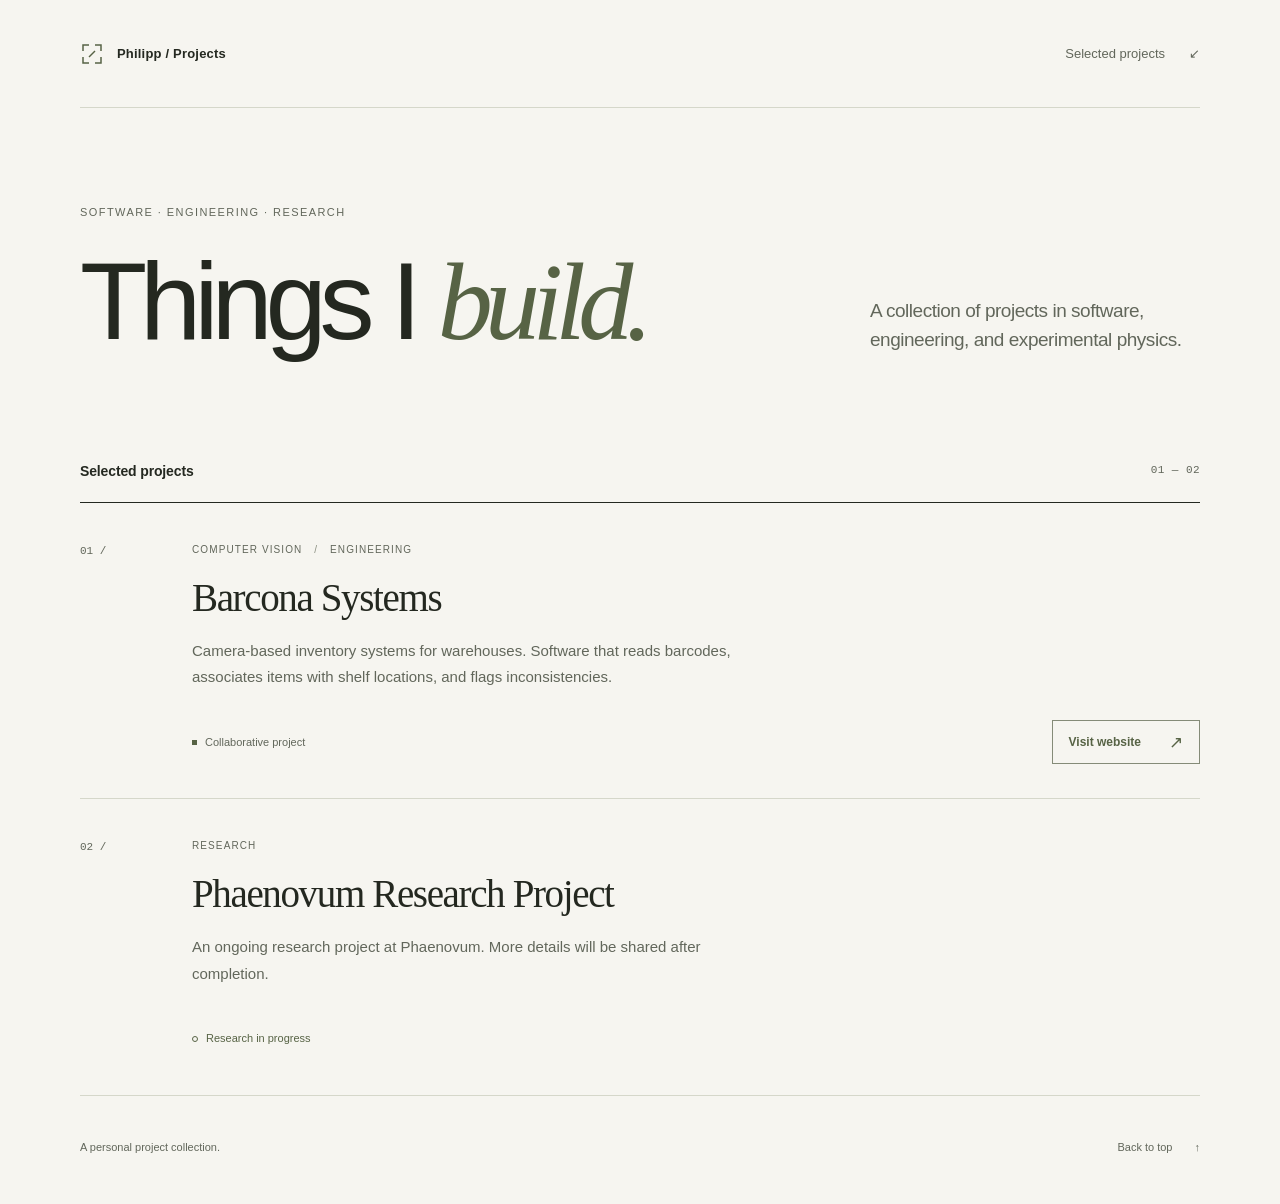
==== index.html @ 02947929 "Publish portfolio website" ====
<!doctype html>
<html lang="en">
<head>
  <meta charset="utf-8">
  <meta name="viewport" content="width=device-width, initial-scale=1">
  <title>Things I build. — Selected projects</title>
  <meta name="description" content="A personal collection of projects in software, engineering, and experimental physics.">
  <meta name="referrer" content="no-referrer">
  <meta name="color-scheme" content="light">
  <meta name="theme-color" content="#f6f5f0">
  <link rel="icon" href="./favicon.svg" type="image/svg+xml">
  <link rel="stylesheet" href="./styles.css">
</head>
<body id="top">
  <a class="skip-link" href="#main">Skip to content</a>

  <header class="site-header page-width">
    <a class="wordmark" href="#top" aria-label="Philipp / Projects, back to top">
      <svg class="collection-mark" viewBox="0 0 24 24" aria-hidden="true" fill="none">
        <path d="M3 9V3h6M15 3h6v6M21 15v6h-6M9 21H3v-6" stroke="currentColor" stroke-width="1.5"/>
        <path d="M9 15l6-6" stroke="currentColor" stroke-width="1.5"/>
      </svg>
      <span>Philipp / Projects</span>
    </a>
    <nav aria-label="Main navigation">
      <a class="nav-link" href="#projects">Selected projects <span aria-hidden="true">↙</span></a>
    </nav>
  </header>

  <main id="main" class="page-width" tabindex="-1">
    <section class="intro" aria-labelledby="intro-title">
      <div class="intro-heading">
        <p class="eyebrow">Software · Engineering · Research</p>
        <h1 id="intro-title">Things I <em>build.</em></h1>
      </div>
      <p class="intro-description">A collection of projects in software, engineering, and experimental physics.</p>
    </section>

    <section id="projects" class="projects" aria-labelledby="projects-title">
      <div class="section-heading">
        <h2 id="projects-title">Selected projects</h2>
        <span class="index-range" aria-hidden="true">01 — 02</span>
      </div>

      <!-- PROJECT CONTENT: Edit project titles, descriptions, statuses and links here.
           Keep each project as an article. Add links only when their destination is public
           and approved for publication. -->
      <div class="project-list">
        <article class="project" id="barcona" aria-labelledby="barcona-title">
          <span class="project-number" aria-hidden="true">01 /</span>
          <div class="project-content">
            <p class="project-category">Computer vision <span aria-hidden="true">/</span> Engineering</p>
            <h3 id="barcona-title">Barcona Systems</h3>
            <p class="project-description">Camera-based inventory systems for warehouses. Software that reads barcodes, associates items with shelf locations, and flags inconsistencies.</p>
            <div class="project-bottom">
              <span class="project-status"><span class="status-symbol status-symbol--square" aria-hidden="true"></span>Collaborative project</span>
              <a class="project-link" href="https://thegreatwave21.github.io/barcona-systems/" rel="external noreferrer">Visit website <span class="link-arrow" aria-hidden="true">↗</span></a>
            </div>
          </div>
        </article>

        <article class="project" id="phaenovum" aria-labelledby="phaenovum-title">
          <span class="project-number" aria-hidden="true">02 /</span>
          <div class="project-content">
            <p class="project-category">Research</p>
            <h3 id="phaenovum-title">Phaenovum<br class="mobile-break"> Research Project</h3>
            <p class="project-description">An ongoing research project at Phaenovum. More details will be shared after completion.</p>
            <div class="project-bottom">
              <span class="project-status project-status--ongoing"><span class="status-symbol" aria-hidden="true"></span>Research in progress</span>
            </div>
          </div>
        </article>
      </div>
      <!-- END PROJECT CONTENT -->
    </section>
  </main>

  <footer class="site-footer page-width">
    <p>A personal project collection.</p>
    <a class="back-top" href="#top">Back to top <span aria-hidden="true">↑</span></a>
  </footer>
</body>
</html>
---- styles.css ----
/* The site uses local system fonts and needs no JavaScript or build step. */
:root {
  --paper: #f6f5f0;
  --ink: #242820;
  --muted: #62675b;
  --accent: #576345;
  --line: #d5d7ca;
  --hover: #efefe6;
  --sans: -apple-system, BlinkMacSystemFont, "Segoe UI", sans-serif;
  --serif: "Iowan Old Style", "Palatino Linotype", "Book Antiqua", Georgia, serif;
  --mono: "SFMono-Regular", Consolas, "Liberation Mono", monospace;
}

*, *::before, *::after { box-sizing: border-box; }
html { scroll-behavior: smooth; scroll-padding-top: 2rem; }
body { margin: 0; color: var(--ink); background: var(--paper); font-family: var(--sans); -webkit-font-smoothing: antialiased; }
::selection { color: var(--ink); background: #dce2cd; }
a { color: inherit; text-decoration: none; }
p, h1, h2, h3 { margin: 0; }
a:focus-visible { outline: 2px solid var(--accent); outline-offset: 6px; border-radius: 1px; }
.page-width { width: min(100% - 112px, 1120px); margin-inline: auto; }
.skip-link { position: fixed; top: 16px; left: 16px; z-index: 10; padding: 12px 18px; background: var(--ink); color: var(--paper); transform: translateY(-160%); }
.skip-link:focus { transform: translateY(0); }
.site-header { display: flex; align-items: center; justify-content: space-between; gap: 24px; min-height: 108px; border-bottom: 1px solid var(--line); }
.wordmark { display: inline-flex; align-items: center; gap: 13px; min-height: 44px; font-size: 13px; font-weight: 550; letter-spacing: .015em; }
.collection-mark { width: 24px; height: 24px; color: var(--accent); flex: none; }
.nav-link { display: inline-flex; align-items: center; gap: 24px; min-height: 44px; color: var(--muted); font-size: 13px; transition: color 180ms ease; }
.nav-link:hover, .back-top:hover { color: var(--accent); text-decoration: underline; text-underline-offset: 5px; }
.intro { display: grid; grid-template-columns: 1fr; align-items: end; gap: 36px; padding-block: 76px 78px; }
.eyebrow { margin-bottom: 20px; color: var(--muted); font-size: 11px; line-height: 1.6; letter-spacing: .13em; text-transform: uppercase; }
h1 { font-size: clamp(68px, 8.6vw, 118px); font-weight: 440; line-height: 1.08; letter-spacing: -.065em; }
h1 em { color: var(--accent); font-family: var(--serif); font-weight: 400; letter-spacing: -.07em; }
.intro-description { max-width: 450px; margin-left: auto; font-size: 21px; line-height: 1.55; letter-spacing: -.025em; color: var(--muted); }
.projects { scroll-margin-top: 26px; }
.section-heading { display: flex; justify-content: space-between; align-items: center; gap: 20px; padding-block: 0 22px; border-bottom: 1px solid var(--ink); }
.section-heading h2 { font-size: 14px; font-weight: 550; letter-spacing: -.01em; }
.index-range, .project-number { font-family: var(--mono); font-size: 11px; line-height: 1.7; color: var(--muted); }
.index-range { letter-spacing: .04em; }
.project { display: grid; grid-template-columns: 100px minmax(0, 1fr); gap: 12px; padding: 38px 0 34px; border-bottom: 1px solid var(--line); }
.project-number { padding-top: 1px; }
.project-category { margin-bottom: 17px; color: var(--muted); font-size: 10px; line-height: 1.7; letter-spacing: .11em; text-transform: uppercase; }
.project-category span { padding-inline: 8px; color: #8a8f80; }
h3 { font-family: var(--serif); font-size: clamp(28px, 3.1vw, 39px); font-weight: 400; line-height: 1.2; letter-spacing: -.035em; }
.project-description { max-width: 560px; margin-top: 16px; color: var(--muted); font-size: 15px; line-height: 1.75; }
.project-bottom { display: flex; justify-content: space-between; align-items: center; gap: 24px; margin-top: 30px; min-height: 44px; }
.project-status { display: inline-flex; align-items: center; gap: 8px; color: var(--muted); font-size: 11px; line-height: 1.6; }
.status-symbol { display: block; width: 6px; height: 6px; border: 1px solid var(--accent); border-radius: 50%; flex: none; }
.status-symbol--square { border-radius: 0; background: var(--accent); width: 5px; height: 5px; }
.project-status--ongoing { color: var(--accent); }
.project-link { display: inline-flex; justify-content: space-between; align-items: center; gap: 28px; min-height: 44px; padding: 11px 16px; border: 1px solid #858b78; color: var(--accent); font-size: 12px; font-weight: 550; transition: background 180ms ease, border-color 180ms ease; }
.project-link:hover { background: var(--hover); border-color: var(--accent); }
.link-arrow { font-size: 17px; line-height: 1; transition: transform 180ms ease; }
.project-link:hover .link-arrow { transform: translate(2px, -2px); }
.project-note { color: var(--muted); font-size: 12px; line-height: 1.6; }
.mobile-break { display: none; }
.site-footer { display: flex; justify-content: space-between; align-items: center; gap: 24px; padding-block: 30px 34px; color: var(--muted); font-size: 11px; line-height: 1.6; }
.back-top { display: inline-flex; align-items: center; gap: 22px; min-height: 44px; }

@media (min-width: 1280px) {
  .intro { grid-template-columns: minmax(0, 1.75fr) minmax(0, 1fr); gap: 52px; padding-block: 96px 100px; }
  h1 { max-width: 660px; }
  .intro-description { max-width: 330px; padding-bottom: 7px; font-size: 19px; }
}

@media (max-width: 760px) {
  .page-width { width: calc(100% - 56px); }
  .site-header { min-height: 88px; }
  .intro { gap: 28px; padding-block: 58px 58px; }
  h1 { font-size: clamp(60px, 11.7vw, 88px); }
  .intro-description { max-width: 390px; margin-left: 0; font-size: 19px; }
  .project { grid-template-columns: 42px minmax(0, 1fr); gap: 10px; padding-block: 30px; }
  .project-description { font-size: 14px; }
  .project-bottom { align-items: flex-start; flex-direction: column; gap: 17px; margin-top: 23px; }
  .project-status { min-height: 18px; }
  .project-note { padding-block: 4px; }
}

@media (max-width: 420px) {
  .page-width { width: calc(100% - 40px); }
  .wordmark { gap: 8px; font-size: 11px; }
  .collection-mark { width: 20px; height: 20px; }
  .nav-link { gap: 8px; font-size: 11px; }
  .site-header { gap: 10px; }
  .intro { padding-block: 44px 48px; gap: 24px; }
  h1 { font-size: clamp(48px, 12.5vw, 60px); }
  .eyebrow { font-size: 10px; margin-bottom: 16px; }
  .intro-description { font-size: 17px; max-width: 300px; }
  .project { grid-template-columns: 28px minmax(0, 1fr); gap: 8px; }
  .project-category { font-size: 9px; letter-spacing: .07em; }
  .project-category span { padding-inline: 3px; }
  h3 { font-size: 29px; }
  .mobile-break { display: block; }
  .site-footer { gap: 16px; font-size: 10px; }
  .back-top { gap: 8px; white-space: nowrap; }
}

@media (prefers-reduced-motion: reduce) {
  html { scroll-behavior: auto; }
  *, *::before, *::after { transition: none !important; animation: none !important; }
}
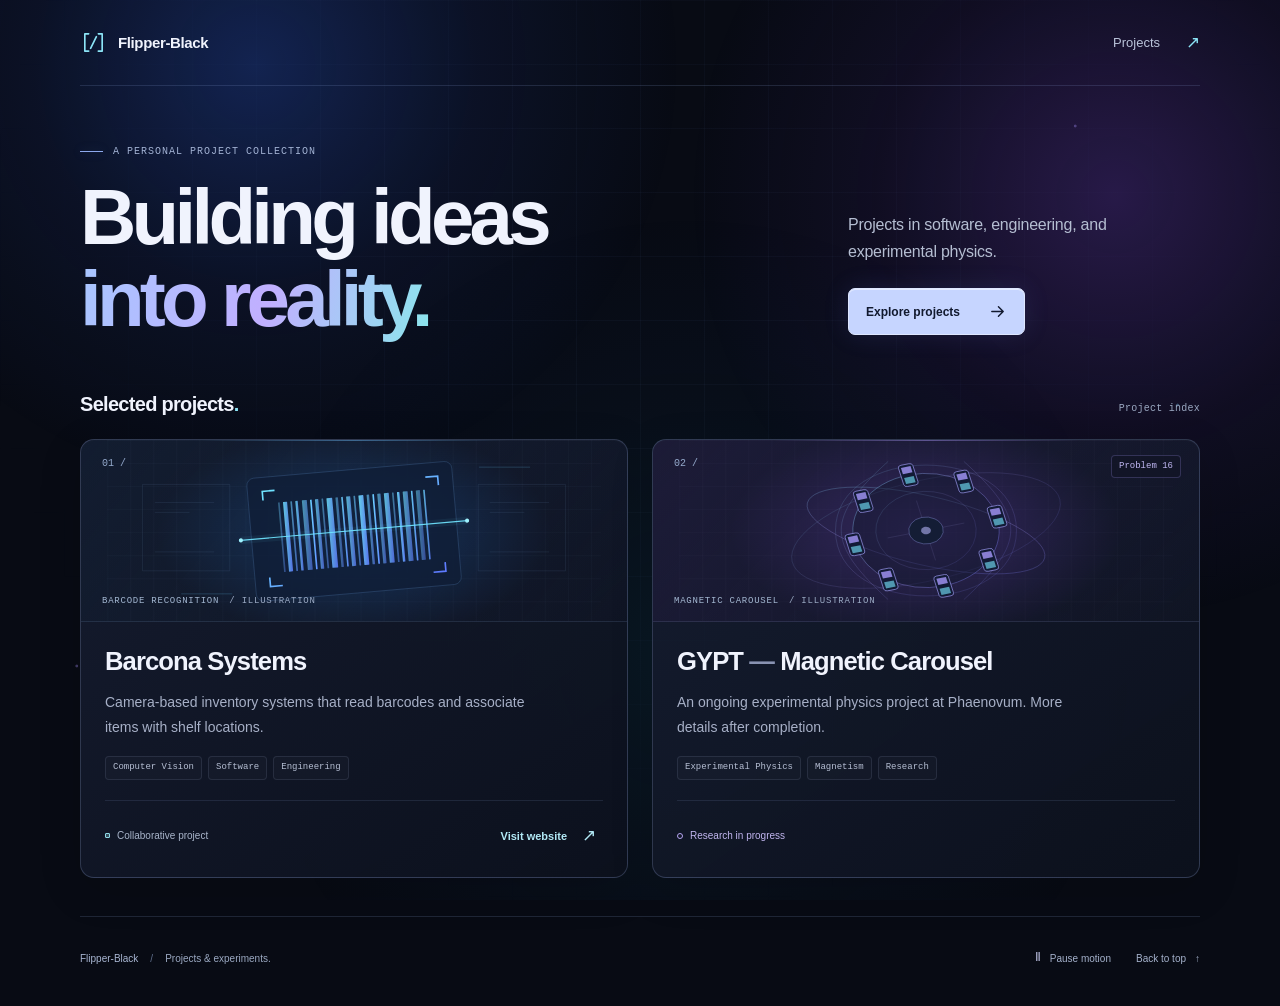
==== commit 7c90f760: "Redesign portfolio with ambient light and cards Use only Flipper-Black as the website identity. Add " ====
--- a/index.html
+++ b/index.html
@@ -1,72 +1,131 @@
 <!doctype html>
-<html lang="en">
+<html lang="en" data-motion="active">
 <head>
   <meta charset="utf-8">
   <meta name="viewport" content="width=device-width, initial-scale=1">
-  <title>Things I build. — Selected projects</title>
-  <meta name="description" content="A personal collection of projects in software, engineering, and experimental physics.">
+  <title>Flipper-Black — Projects</title>
+  <meta name="description" content="Projects in software, engineering, and experimental physics by Flipper-Black.">
   <meta name="referrer" content="no-referrer">
-  <meta name="color-scheme" content="light">
-  <meta name="theme-color" content="#f6f5f0">
+  <meta name="color-scheme" content="dark">
+  <meta name="theme-color" content="#080b14">
   <link rel="icon" href="./favicon.svg" type="image/svg+xml">
   <link rel="stylesheet" href="./styles.css">
+  <script src="./interactions.js" defer></script>
 </head>
 <body id="top">
   <a class="skip-link" href="#main">Skip to content</a>
+  <div class="ambient" aria-hidden="true">
+    <div class="light light--blue"></div>
+    <div class="light light--violet"></div>
+    <div class="light light--cyan"></div>
+    <div class="ambient-grid"></div>
+    <div class="ambient-points"></div>
+  </div>
 
   <header class="site-header page-width">
-    <a class="wordmark" href="#top" aria-label="Philipp / Projects, back to top">
-      <svg class="collection-mark" viewBox="0 0 24 24" aria-hidden="true" fill="none">
-        <path d="M3 9V3h6M15 3h6v6M21 15v6h-6M9 21H3v-6" stroke="currentColor" stroke-width="1.5"/>
-        <path d="M9 15l6-6" stroke="currentColor" stroke-width="1.5"/>
-      </svg>
-      <span>Philipp / Projects</span>
+    <a class="wordmark" href="#top" aria-label="Flipper-Black, back to top">
+      <svg viewBox="0 0 28 28" fill="none" aria-hidden="true" class="brand-mark"><path d="M9 5H5v18h4m10-18h4v18h-4M17 8l-6 12" stroke="currentColor" stroke-width="1.7" stroke-linecap="round" stroke-linejoin="round"/></svg>
+      <span>Flipper-Black</span>
     </a>
     <nav aria-label="Main navigation">
-      <a class="nav-link" href="#projects">Selected projects <span aria-hidden="true">↙</span></a>
+      <a class="nav-link" href="#projects">Projects <span aria-hidden="true">↗</span></a>
     </nav>
   </header>
 
   <main id="main" class="page-width" tabindex="-1">
-    <section class="intro" aria-labelledby="intro-title">
-      <div class="intro-heading">
-        <p class="eyebrow">Software · Engineering · Research</p>
-        <h1 id="intro-title">Things I <em>build.</em></h1>
+    <section class="hero" aria-labelledby="hero-title">
+      <div class="hero-heading">
+        <p class="eyebrow"><span class="eyebrow-line" aria-hidden="true"></span>A personal project collection</p>
+        <h1 id="hero-title">Building ideas<br><span>into reality.</span></h1>
       </div>
-      <p class="intro-description">A collection of projects in software, engineering, and experimental physics.</p>
+      <div class="hero-aside">
+        <p class="hero-description">Projects in software, engineering, and experimental physics.</p>
+        <a class="explore-link" href="#projects">Explore projects <svg aria-hidden="true" viewBox="0 0 20 20" fill="none"><path d="M4 10h12m-5-5 5 5-5 5" stroke="currentColor" stroke-width="1.5" stroke-linecap="round" stroke-linejoin="round"/></svg></a>
+      </div>
     </section>
 
     <section id="projects" class="projects" aria-labelledby="projects-title">
-      <div class="section-heading">
-        <h2 id="projects-title">Selected projects</h2>
-        <span class="index-range" aria-hidden="true">01 — 02</span>
+      <div class="section-heading" data-reveal>
+        <h2 id="projects-title">Selected projects<span aria-hidden="true">.</span></h2>
+        <span class="section-caption">Project index</span>
       </div>
-
-      <!-- PROJECT CONTENT: Edit project titles, descriptions, statuses and links here.
-           Keep each project as an article. Add links only when their destination is public
-           and approved for publication. -->
-      <div class="project-list">
-        <article class="project" id="barcona" aria-labelledby="barcona-title">
-          <span class="project-number" aria-hidden="true">01 /</span>
-          <div class="project-content">
-            <p class="project-category">Computer vision <span aria-hidden="true">/</span> Engineering</p>
+      <!-- PROJECT CONTENT: Each article is the single source for its title, description,
+           tags, status and public link. Inline SVG graphics are abstract illustrations. -->
+      <div class="project-grid">
+        <article class="project-card project-card--scan" id="barcona" aria-labelledby="barcona-title" data-reveal>
+          <figure class="project-visual">
+            <span class="art-index" aria-hidden="true">01 /</span>
+            <svg viewBox="0 0 600 220" aria-hidden="true" focusable="false" class="project-art">
+  <defs>
+    <linearGradient id="scan-edge" x1="0" x2="1" y1="0" y2="1"><stop stop-color="#6fe5ff"/><stop offset="1" stop-color="#5e7aff"/></linearGradient>
+    <radialGradient id="scan-halo"><stop stop-color="#247bde" stop-opacity=".3"/><stop offset="1" stop-color="#247bde" stop-opacity="0"/></radialGradient>
+    <pattern id="scan-grid" width="28" height="28" patternUnits="userSpaceOnUse"><path d="M28 0H0V28" fill="none" stroke="#aac7ff" stroke-opacity=".09" stroke-width=".6"/></pattern>
+  </defs>
+  <path fill="url(#scan-grid)" d="M0 0h600v220H0z"/>
+  <ellipse cx="300" cy="113" rx="240" ry="130" fill="url(#scan-halo)"/>
+  <g fill="none" stroke="#7493c0" stroke-opacity=".14"><path d="M43 54h106v105H43zM451 54h106v105H451z"/><path d="M58 76h72m-72 12h42m-42 48h72m335-60h72m-72 12h42m-42 48h72"/></g>
+  <g transform="rotate(-5 300 110)">
+    <rect x="175" y="36" width="250" height="150" rx="9" fill="#101d36" fill-opacity=".8" stroke="#6ea7e5" stroke-opacity=".24"/>
+    <path d="M193 64V53h15m184 0h15v11M193 158v11h15m184 0h15v-11" fill="none" stroke="url(#scan-edge)" stroke-width="2"/>
+    <g fill="url(#scan-edge)"><rect x="211" y="68" width="2" height="85" rx=".5" opacity="0.4"/><rect x="217" y="68" width="5" height="85" rx=".5" opacity="0.85"/><rect x="226" y="68" width="2" height="85" rx=".5" opacity="0.6"/><rect x="232" y="68" width="3" height="85" rx=".5" opacity="0.8"/><rect x="240" y="68" width="6" height="85" rx=".5" opacity="0.6"/><rect x="250" y="68" width="2" height="85" rx=".5" opacity="1"/><rect x="256" y="68" width="4" height="85" rx=".5" opacity="0.7"/><rect x="264" y="68" width="2" height="85" rx=".5" opacity="0.5"/><rect x="270" y="68" width="7" height="85" rx=".5" opacity="0.85"/><rect x="281" y="68" width="3" height="85" rx=".5" opacity="0.5"/><rect x="288" y="68" width="2" height="85" rx=".5" opacity="0.9"/><rect x="294" y="68" width="5" height="85" rx=".5" opacity="0.75"/><rect x="303" y="68" width="2" height="85" rx=".5" opacity="0.6"/><rect x="309" y="68" width="6" height="85" rx=".5" opacity="0.9"/><rect x="319" y="68" width="3" height="85" rx=".5" opacity="0.6"/><rect x="326" y="68" width="2" height="85" rx=".5" opacity="1"/><rect x="332" y="68" width="4" height="85" rx=".5" opacity="0.6"/><rect x="340" y="68" width="6" height="85" rx=".5" opacity="0.8"/><rect x="350" y="68" width="2" height="85" rx=".5" opacity="0.5"/><rect x="356" y="68" width="3" height="85" rx=".5" opacity="0.9"/><rect x="363" y="68" width="6" height="85" rx=".5" opacity="0.65"/><rect x="373" y="68" width="2" height="85" rx=".5" opacity="0.9"/><rect x="379" y="68" width="5" height="85" rx=".5" opacity="0.5"/><rect x="388" y="68" width="2" height="85" rx=".5" opacity="0.8"/></g>
+    <path d="M162 110h276" stroke="#6fe5ff" stroke-width="9" opacity=".06"/>
+    <path d="M162 110h276" stroke="#6fe5ff" stroke-width="1.4" opacity=".92"/>
+    <circle cx="162" cy="110" r="2.5" fill="#a0f2ff"/><circle cx="438" cy="110" r="2.5" fill="#a0f2ff"/>
+  </g>
+  <path d="M90 187h62m300-154h62" stroke="#69c9f9" stroke-opacity=".25"/>
+</svg>
+            <figcaption>Barcode recognition <span>/ Illustration</span></figcaption>
+          </figure>
+          <div class="project-body">
             <h3 id="barcona-title">Barcona Systems</h3>
-            <p class="project-description">Camera-based inventory systems for warehouses. Software that reads barcodes, associates items with shelf locations, and flags inconsistencies.</p>
+            <p class="project-description">Camera-based inventory systems that read barcodes and associate items with shelf locations.</p>
+            <ul class="project-tags" aria-label="Project topics">
+              <li>Computer Vision</li><li>Software</li><li>Engineering</li>
+            </ul>
             <div class="project-bottom">
-              <span class="project-status"><span class="status-symbol status-symbol--square" aria-hidden="true"></span>Collaborative project</span>
-              <a class="project-link" href="https://thegreatwave21.github.io/barcona-systems/" rel="external noreferrer">Visit website <span class="link-arrow" aria-hidden="true">↗</span></a>
+              <p class="project-status"><span class="status-mark status-mark--square" aria-hidden="true"></span>Collaborative project</p>
+              <a class="project-link" href="https://thegreatwave21.github.io/barcona-systems/" rel="external noreferrer">Visit website <span aria-hidden="true">↗</span></a>
             </div>
           </div>
         </article>
 
-        <article class="project" id="phaenovum" aria-labelledby="phaenovum-title">
-          <span class="project-number" aria-hidden="true">02 /</span>
-          <div class="project-content">
-            <p class="project-category">Research</p>
-            <h3 id="phaenovum-title">Phaenovum<br class="mobile-break"> Research Project</h3>
-            <p class="project-description">An ongoing research project at Phaenovum. More details will be shared after completion.</p>
+        <article class="project-card project-card--field" id="magnetic-carousel" aria-labelledby="magnetic-title" data-reveal>
+          <figure class="project-visual">
+            <span class="art-index" aria-hidden="true">02 /</span>
+            <span class="problem-label">Problem 16</span>
+            <svg viewBox="0 0 600 220" aria-hidden="true" focusable="false" class="project-art">
+  <defs>
+    <linearGradient id="field-edge" x1="0" y1="0" x2="1" y2="1"><stop stop-color="#70d9f0"/><stop offset=".48" stop-color="#a99bff"/><stop offset="1" stop-color="#707aff"/></linearGradient>
+    <radialGradient id="field-halo"><stop stop-color="#7b4ad0" stop-opacity=".3"/><stop offset="1" stop-color="#7b4ad0" stop-opacity="0"/></radialGradient>
+    <pattern id="field-grid" width="28" height="28" patternUnits="userSpaceOnUse"><path d="M28 0H0V28" fill="none" stroke="#b8b0ff" stroke-opacity=".08" stroke-width=".6"/></pattern>
+  </defs>
+  <path d="M0 0h600v220H0z" fill="url(#field-grid)"/>
+  <ellipse cx="300" cy="110" rx="238" ry="129" fill="url(#field-halo)"/>
+  <g fill="none" stroke="url(#field-edge)">
+    <ellipse cx="300" cy="110" rx="167" ry="61" stroke-opacity=".14" transform="rotate(-13 300 110)"/>
+    <ellipse cx="300" cy="110" rx="148" ry="42" stroke-opacity=".28" transform="rotate(13 300 110)"/>
+    <path d="M190 110c0-106 220-106 220 0s-220 106-220 0Z" stroke-opacity=".19"/>
+    <path d="M254 26c-76 69-76 98 0 168m92-168c76 69 76 98 0 168" stroke-opacity=".2"/>
+  </g>
+  <g transform="translate(300 110) scale(1 .78) rotate(-14)">
+    <circle r="89" fill="#11172c" fill-opacity=".45" stroke="url(#field-edge)" stroke-opacity=".44"/>
+    <circle r="61" fill="none" stroke="url(#field-edge)" stroke-opacity=".16"/>
+    <path d="M-48 0h96M0-48v96" stroke="#b9b3ff" stroke-opacity=".14"/>
+    <circle r="21" fill="#141d35" stroke="#8d94e2" stroke-opacity=".5"/>
+    <circle r="6" fill="#b1b0f3" fill-opacity=".6"/>
+    <g transform="rotate(0) translate(89 0) rotate(0)"><rect x="-9" y="-17" width="18" height="34" rx="4" fill="#121a35" stroke="#a9a4ff" stroke-opacity=".8"/><path d="M-6-13h12v10H-6z" fill="#a99bff" fill-opacity=".78"/><path d="M-6 3H6v10H-6z" fill="#70d9f0" fill-opacity=".66"/></g><g transform="rotate(45) translate(89 0) rotate(-45)"><rect x="-9" y="-17" width="18" height="34" rx="4" fill="#121a35" stroke="#a9a4ff" stroke-opacity=".8"/><path d="M-6-13h12v10H-6z" fill="#a99bff" fill-opacity=".78"/><path d="M-6 3H6v10H-6z" fill="#70d9f0" fill-opacity=".66"/></g><g transform="rotate(90) translate(89 0) rotate(-90)"><rect x="-9" y="-17" width="18" height="34" rx="4" fill="#121a35" stroke="#a9a4ff" stroke-opacity=".8"/><path d="M-6-13h12v10H-6z" fill="#a99bff" fill-opacity=".78"/><path d="M-6 3H6v10H-6z" fill="#70d9f0" fill-opacity=".66"/></g><g transform="rotate(135) translate(89 0) rotate(-135)"><rect x="-9" y="-17" width="18" height="34" rx="4" fill="#121a35" stroke="#a9a4ff" stroke-opacity=".8"/><path d="M-6-13h12v10H-6z" fill="#a99bff" fill-opacity=".78"/><path d="M-6 3H6v10H-6z" fill="#70d9f0" fill-opacity=".66"/></g><g transform="rotate(180) translate(89 0) rotate(-180)"><rect x="-9" y="-17" width="18" height="34" rx="4" fill="#121a35" stroke="#a9a4ff" stroke-opacity=".8"/><path d="M-6-13h12v10H-6z" fill="#a99bff" fill-opacity=".78"/><path d="M-6 3H6v10H-6z" fill="#70d9f0" fill-opacity=".66"/></g><g transform="rotate(225) translate(89 0) rotate(-225)"><rect x="-9" y="-17" width="18" height="34" rx="4" fill="#121a35" stroke="#a9a4ff" stroke-opacity=".8"/><path d="M-6-13h12v10H-6z" fill="#a99bff" fill-opacity=".78"/><path d="M-6 3H6v10H-6z" fill="#70d9f0" fill-opacity=".66"/></g><g transform="rotate(270) translate(89 0) rotate(-270)"><rect x="-9" y="-17" width="18" height="34" rx="4" fill="#121a35" stroke="#a9a4ff" stroke-opacity=".8"/><path d="M-6-13h12v10H-6z" fill="#a99bff" fill-opacity=".78"/><path d="M-6 3H6v10H-6z" fill="#70d9f0" fill-opacity=".66"/></g><g transform="rotate(315) translate(89 0) rotate(-315)"><rect x="-9" y="-17" width="18" height="34" rx="4" fill="#121a35" stroke="#a9a4ff" stroke-opacity=".8"/><path d="M-6-13h12v10H-6z" fill="#a99bff" fill-opacity=".78"/><path d="M-6 3H6v10H-6z" fill="#70d9f0" fill-opacity=".66"/></g>
+  </g>
+</svg>
+            <figcaption>Magnetic carousel <span>/ Illustration</span></figcaption>
+          </figure>
+          <div class="project-body">
+            <h3 id="magnetic-title">GYPT <span class="title-dash">—</span> Magnetic Carousel</h3>
+            <p class="project-description">An ongoing experimental physics project at Phaenovum. More details after completion.</p>
+            <ul class="project-tags" aria-label="Project topics">
+              <li>Experimental Physics</li><li>Magnetism</li><li>Research</li>
+            </ul>
             <div class="project-bottom">
-              <span class="project-status project-status--ongoing"><span class="status-symbol" aria-hidden="true"></span>Research in progress</span>
+              <p class="project-status project-status--research"><span class="status-mark" aria-hidden="true"></span>Research in progress</p>
             </div>
           </div>
         </article>
@@ -76,8 +135,11 @@
   </main>
 
   <footer class="site-footer page-width">
-    <p>A personal project collection.</p>
-    <a class="back-top" href="#top">Back to top <span aria-hidden="true">↑</span></a>
+    <p><span class="footer-name">Flipper-Black</span><span class="footer-divider" aria-hidden="true">/</span>Projects &amp; experiments.</p>
+    <div class="footer-actions">
+      <button class="motion-toggle" type="button" aria-pressed="false" hidden><span class="motion-icon" aria-hidden="true">Ⅱ</span><span class="motion-label">Pause motion</span></button>
+      <a class="back-top" href="#top">Back to top <span aria-hidden="true">↑</span></a>
+    </div>
   </footer>
 </body>
 </html>
--- a/styles.css
+++ b/styles.css
@@ -1,100 +1,178 @@
-/* The site uses local system fonts and needs no JavaScript or build step. */
+/* Local system fonts; all artwork and lighting are self-contained. */
 :root {
-  --paper: #f6f5f0;
-  --ink: #242820;
-  --muted: #62675b;
-  --accent: #576345;
-  --line: #d5d7ca;
-  --hover: #efefe6;
+  --page: #080b14;
+  --text: #f0f3fd;
+  --muted: #a7b0c7;
+  --quiet: #9ba9c2;
+  --cyan: #8ce5f7;
+  --violet: #bbb1ff;
+  --line: rgba(158, 181, 233, .16);
   --sans: -apple-system, BlinkMacSystemFont, "Segoe UI", sans-serif;
-  --serif: "Iowan Old Style", "Palatino Linotype", "Book Antiqua", Georgia, serif;
   --mono: "SFMono-Regular", Consolas, "Liberation Mono", monospace;
 }
+*, *::before, *::after { box-sizing: border-box; }
+html { scroll-behavior: smooth; scroll-padding-top: 28px; }
+body { margin: 0; color: var(--text); background: var(--page); font-family: var(--sans); -webkit-font-smoothing: antialiased; isolation: isolate; }
+a { color: inherit; text-decoration: none; }
+button { font: inherit; }
+p, h1, h2, h3, figure { margin: 0; }
+[hidden] { display: none !important; }
+::selection { background: #3a4979; color: #fff; }
+a:focus-visible, button:focus-visible { outline: 2px solid #9eeeff; outline-offset: 5px; border-radius: 4px; }
+.page-width { width: min(calc(100% - 96px), 1120px); margin-inline: auto; }
+.skip-link { position: fixed; top: 16px; left: 16px; z-index: 10; padding: 13px 18px; color: #080b14; background: #a9ecfa; transform: translateY(-180%); }
+.skip-link:focus { transform: none; }
 
-*, *::before, *::after { box-sizing: border-box; }
-html { scroll-behavior: smooth; scroll-padding-top: 2rem; }
-body { margin: 0; color: var(--ink); background: var(--paper); font-family: var(--sans); -webkit-font-smoothing: antialiased; }
-::selection { color: var(--ink); background: #dce2cd; }
-a { color: inherit; text-decoration: none; }
-p, h1, h2, h3 { margin: 0; }
-a:focus-visible { outline: 2px solid var(--accent); outline-offset: 6px; border-radius: 1px; }
-.page-width { width: min(100% - 112px, 1120px); margin-inline: auto; }
-.skip-link { position: fixed; top: 16px; left: 16px; z-index: 10; padding: 12px 18px; background: var(--ink); color: var(--paper); transform: translateY(-160%); }
-.skip-link:focus { transform: translateY(0); }
-.site-header { display: flex; align-items: center; justify-content: space-between; gap: 24px; min-height: 108px; border-bottom: 1px solid var(--line); }
-.wordmark { display: inline-flex; align-items: center; gap: 13px; min-height: 44px; font-size: 13px; font-weight: 550; letter-spacing: .015em; }
-.collection-mark { width: 24px; height: 24px; color: var(--accent); flex: none; }
-.nav-link { display: inline-flex; align-items: center; gap: 24px; min-height: 44px; color: var(--muted); font-size: 13px; transition: color 180ms ease; }
-.nav-link:hover, .back-top:hover { color: var(--accent); text-decoration: underline; text-underline-offset: 5px; }
-.intro { display: grid; grid-template-columns: 1fr; align-items: end; gap: 36px; padding-block: 76px 78px; }
-.eyebrow { margin-bottom: 20px; color: var(--muted); font-size: 11px; line-height: 1.6; letter-spacing: .13em; text-transform: uppercase; }
-h1 { font-size: clamp(68px, 8.6vw, 118px); font-weight: 440; line-height: 1.08; letter-spacing: -.065em; }
-h1 em { color: var(--accent); font-family: var(--serif); font-weight: 400; letter-spacing: -.07em; }
-.intro-description { max-width: 450px; margin-left: auto; font-size: 21px; line-height: 1.55; letter-spacing: -.025em; color: var(--muted); }
-.projects { scroll-margin-top: 26px; }
-.section-heading { display: flex; justify-content: space-between; align-items: center; gap: 20px; padding-block: 0 22px; border-bottom: 1px solid var(--ink); }
-.section-heading h2 { font-size: 14px; font-weight: 550; letter-spacing: -.01em; }
-.index-range, .project-number { font-family: var(--mono); font-size: 11px; line-height: 1.7; color: var(--muted); }
-.index-range { letter-spacing: .04em; }
-.project { display: grid; grid-template-columns: 100px minmax(0, 1fr); gap: 12px; padding: 38px 0 34px; border-bottom: 1px solid var(--line); }
-.project-number { padding-top: 1px; }
-.project-category { margin-bottom: 17px; color: var(--muted); font-size: 10px; line-height: 1.7; letter-spacing: .11em; text-transform: uppercase; }
-.project-category span { padding-inline: 8px; color: #8a8f80; }
-h3 { font-family: var(--serif); font-size: clamp(28px, 3.1vw, 39px); font-weight: 400; line-height: 1.2; letter-spacing: -.035em; }
-.project-description { max-width: 560px; margin-top: 16px; color: var(--muted); font-size: 15px; line-height: 1.75; }
-.project-bottom { display: flex; justify-content: space-between; align-items: center; gap: 24px; margin-top: 30px; min-height: 44px; }
-.project-status { display: inline-flex; align-items: center; gap: 8px; color: var(--muted); font-size: 11px; line-height: 1.6; }
-.status-symbol { display: block; width: 6px; height: 6px; border: 1px solid var(--accent); border-radius: 50%; flex: none; }
-.status-symbol--square { border-radius: 0; background: var(--accent); width: 5px; height: 5px; }
-.project-status--ongoing { color: var(--accent); }
-.project-link { display: inline-flex; justify-content: space-between; align-items: center; gap: 28px; min-height: 44px; padding: 11px 16px; border: 1px solid #858b78; color: var(--accent); font-size: 12px; font-weight: 550; transition: background 180ms ease, border-color 180ms ease; }
-.project-link:hover { background: var(--hover); border-color: var(--accent); }
-.link-arrow { font-size: 17px; line-height: 1; transition: transform 180ms ease; }
-.project-link:hover .link-arrow { transform: translate(2px, -2px); }
-.project-note { color: var(--muted); font-size: 12px; line-height: 1.6; }
-.mobile-break { display: none; }
-.site-footer { display: flex; justify-content: space-between; align-items: center; gap: 24px; padding-block: 30px 34px; color: var(--muted); font-size: 11px; line-height: 1.6; }
-.back-top { display: inline-flex; align-items: center; gap: 22px; min-height: 44px; }
+/* Three independent light fields move only by transform; no animated blur. */
+.ambient { position: fixed; inset: 0; z-index: -1; overflow: hidden; pointer-events: none; background: #080b14; }
+.light { position: absolute; width: min(68vw, 900px); aspect-ratio: 1; border-radius: 50%; will-change: transform; }
+.light--blue { top: -370px; left: -180px; background: radial-gradient(ellipse, rgba(42, 86, 205, .33), rgba(36, 68, 170, .12) 36%, transparent 69%); animation: blue-drift 28s ease-in-out infinite alternate; }
+.light--violet { top: -240px; right: -270px; background: radial-gradient(ellipse, rgba(113, 61, 192, .30), rgba(87, 42, 161, .10) 39%, transparent 69%); animation: violet-drift 34s ease-in-out infinite alternate; }
+.light--cyan { width: min(70vw, 1000px); left: 19%; top: 210px; background: radial-gradient(ellipse, rgba(14, 125, 156, .13), rgba(19, 73, 122, .06) 40%, transparent 70%); animation: cyan-drift 39s ease-in-out infinite alternate; }
+.ambient-grid { position: absolute; inset: 0; background-image: linear-gradient(rgba(121, 153, 218, .045) 1px, transparent 1px), linear-gradient(90deg, rgba(121, 153, 218, .045) 1px, transparent 1px); background-size: 64px 64px; mask-image: radial-gradient(ellipse at 50% 30%, #000 15%, transparent 75%); }
+.ambient-points { position: absolute; inset: 0; background-image: radial-gradient(circle at 13% 25%, #80cfff 0 1px, transparent 1.8px), radial-gradient(circle at 84% 14%, #aa94ff 0 1px, transparent 1.8px), radial-gradient(circle at 92% 45%, #80cfff 0 1px, transparent 1.8px), radial-gradient(circle at 6% 74%, #aa94ff 0 1px, transparent 1.8px); opacity: .35; }
+@keyframes blue-drift { from { transform: translate3d(0, 0, 0) scale(1); } to { transform: translate3d(95px, 85px, 0) scale(1.1); } }
+@keyframes violet-drift { from { transform: translate3d(0, 0, 0) scale(1); } to { transform: translate3d(-115px, 100px, 0) scale(1.08); } }
+@keyframes cyan-drift { from { transform: translate3d(0, 0, 0) scale(1); } to { transform: translate3d(65px, -55px, 0) scale(1.08); } }
 
-@media (min-width: 1280px) {
-  .intro { grid-template-columns: minmax(0, 1.75fr) minmax(0, 1fr); gap: 52px; padding-block: 96px 100px; }
-  h1 { max-width: 660px; }
-  .intro-description { max-width: 330px; padding-bottom: 7px; font-size: 19px; }
+.site-header { display: flex; align-items: center; justify-content: space-between; min-height: 86px; gap: 24px; border-bottom: 1px solid var(--line); }
+.wordmark { display: inline-flex; align-items: center; gap: 11px; min-height: 44px; font-size: 15px; font-weight: 600; letter-spacing: -.025em; }
+.brand-mark { width: 27px; height: 27px; color: var(--cyan); }
+.nav-link { display: inline-flex; align-items: center; justify-content: center; gap: 26px; min-height: 44px; font-size: 13px; color: #bac4da; transition: color 180ms ease; }
+.nav-link span { color: var(--cyan); font-size: 17px; }
+.nav-link:hover { color: #fff; }
+.hero { display: grid; grid-template-columns: minmax(0, 1.6fr) minmax(0, .8fr); align-items: end; gap: 64px; padding-block: 57px 49px; }
+.eyebrow { display: flex; align-items: center; gap: 10px; color: #a2b2d3; font-family: var(--mono); font-size: 10px; letter-spacing: .10em; line-height: 1.7; text-transform: uppercase; margin-bottom: 17px; }
+.eyebrow-line { width: 23px; height: 1px; background: #8da9ed; box-shadow: 0 0 10px #5672b666; }
+h1 { font-size: clamp(55px, 6.1vw, 82px); line-height: 1.045; font-weight: 600; letter-spacing: -.061em; }
+h1 > span { color: #b9bdff; background: linear-gradient(105deg, #a9c5ff 3%, #c1afff 54%, #8ce5ed 99%); background-clip: text; -webkit-background-clip: text; -webkit-text-fill-color: transparent; }
+.hero-aside { padding-bottom: 5px; }
+.hero-description { max-width: 285px; color: #b5bed2; font-size: 16px; line-height: 1.7; letter-spacing: -.015em; }
+.explore-link { display: inline-flex; align-items: center; justify-content: space-between; gap: 28px; min-height: 46px; margin-top: 23px; padding: 13px 17px; color: #11192e; background: #c6d5ff; border: 1px solid #dee7ff; border-radius: 7px; font-size: 12px; font-weight: 600; box-shadow: 0 0 26px rgba(104, 124, 237, .13), inset 0 1px 0 #fff8; transition: background 180ms ease, box-shadow 180ms ease; }
+.explore-link svg { width: 19px; height: 19px; }
+.explore-link:hover { background: #e0e8ff; box-shadow: 0 0 30px rgba(108, 145, 255, .24); }
+
+.projects { scroll-margin-top: 25px; }
+.section-heading { display: flex; align-items: baseline; justify-content: space-between; gap: 20px; margin-bottom: 20px; }
+h2 { font-size: 20px; line-height: 1.5; font-weight: 550; letter-spacing: -.035em; }
+h2 > span { color: var(--cyan); }
+.section-caption { color: var(--quiet); font-family: var(--mono); font-size: 10px; line-height: 1.6; letter-spacing: .025em; }
+.project-grid { display: grid; grid-template-columns: repeat(2, minmax(0, 1fr)); gap: 24px; }
+.project-card { --card-glow: 102, 181, 242; position: relative; display: flex; flex-direction: column; min-width: 0; overflow: hidden; border: 1px solid rgba(148, 168, 218, .25); border-radius: 14px; background: linear-gradient(145deg, rgba(23, 30, 50, .91), rgba(12, 17, 29, .97)); box-shadow: 0 12px 44px #0002, inset 0 1px 0 #ffffff07; isolation: isolate; transition: transform 260ms ease, border-color 260ms ease, box-shadow 260ms ease; }
+.project-card--field { --card-glow: 161, 143, 240; }
+.project-card::before { content: ""; position: absolute; z-index: 2; pointer-events: none; inset: 0 22% auto; height: 1px; background: linear-gradient(90deg, transparent, rgba(var(--card-glow), .7), transparent); opacity: .65; }
+.project-card::after { content: ""; position: absolute; z-index: 0; inset: 0; pointer-events: none; background: radial-gradient(330px circle at var(--pointer-x, 50%) var(--pointer-y, 0%), rgba(var(--card-glow), .09), transparent 72%); opacity: 0; transition: opacity 240ms ease; }
+.project-card[data-spotlight="active"]::after { opacity: 1; }
+.project-card:focus-within { border-color: rgba(var(--card-glow), .7); }
+.project-visual, .project-body { position: relative; z-index: 1; }
+.project-visual { height: 182px; border-bottom: 1px solid rgba(158, 181, 233, .13); background: linear-gradient(130deg, #111d31aa, #14192c22); }
+.project-card--field .project-visual { background: linear-gradient(135deg, #201b3baa, #14192c22); }
+.project-art { width: 100%; height: 100%; display: block; }
+.art-index { position: absolute; z-index: 1; top: 18px; left: 21px; color: #94a9cb; font-family: var(--mono); font-size: 10px; }
+.problem-label { position: absolute; z-index: 1; top: 15px; right: 18px; padding: 4px 7px; border: 1px solid #a99bff38; border-radius: 4px; background: #121527bb; color: #c1b8f4; font-family: var(--mono); font-size: 9px; line-height: 1.4; }
+figcaption { position: absolute; bottom: 13px; left: 21px; color: #a4b8d2; font-family: var(--mono); font-size: 9px; letter-spacing: .085em; line-height: 1.5; text-transform: uppercase; }
+figcaption span { color: #9baac4; padding-left: 4px; }
+.project-body { display: flex; flex-direction: column; flex: 1; padding: 23px 24px 19px; }
+h3 { font-size: clamp(21px, 2vw, 26px); font-weight: 550; line-height: 1.3; letter-spacing: -.035em; text-wrap: balance; }
+.title-dash { color: #8993b2; }
+.project-description { margin-top: 12px; color: var(--muted); font-size: 14px; line-height: 1.75; max-width: 54ch; }
+.project-tags { list-style: none; display: flex; flex-wrap: wrap; gap: 6px; padding: 0; margin: 17px 0 20px; }
+.project-tags li { padding: 4px 7px; color: #b6bfd4; background: #d9e1ff05; border: 1px solid #9ba9cd24; border-radius: 4px; font-family: var(--mono); font-size: 9px; line-height: 1.5; }
+.project-bottom { display: flex; align-items: center; justify-content: space-between; gap: 12px; min-height: 58px; margin-top: auto; padding-top: 13px; border-top: 1px solid rgba(158, 181, 233, .12); }
+.project-status { display: flex; align-items: center; gap: 7px; color: #a9b5cb; font-size: 10px; line-height: 1.6; }
+.status-mark { width: 6px; height: 6px; flex: none; border: 1px solid #b6a5f2; border-radius: 50%; }
+.status-mark--square { width: 5px; height: 5px; border-radius: 1px; border-color: #8fd9e7; background: #8fd9e74d; }
+.project-status--research { color: #c0b5ee; }
+.project-link { display: inline-flex; align-items: center; justify-content: space-between; gap: 15px; min-height: 44px; padding-inline: 7px; border-radius: 4px; color: #b2e9f6; font-size: 11px; font-weight: 550; white-space: nowrap; transition: color 180ms ease, background 180ms ease; }
+.project-link span { font-size: 17px; }
+.project-link:hover { color: #e2faff; background: #8ce5f70a; }
+.site-footer { display: flex; align-items: center; justify-content: space-between; gap: 20px; margin-top: 38px; padding-block: 20px 25px; border-top: 1px solid var(--line); color: var(--quiet); font-size: 10px; line-height: 1.7; }
+.footer-name { color: #a8b6d2; }
+.footer-divider { margin-inline: 12px; color: #606f8d; }
+.footer-actions { display: flex; align-items: center; gap: 25px; }
+.motion-toggle, .back-top { display: inline-flex; align-items: center; justify-content: center; gap: 9px; min-height: 44px; padding: 0; color: #a5b2cc; font-size: 10px; line-height: 1.6; }
+.motion-toggle { appearance: none; border: 0; background: none; cursor: pointer; }
+.motion-icon { font-family: var(--mono); font-size: 12px; color: #b7bcdd; }
+.motion-toggle:hover, .back-top:hover { color: #dcf8ff; }
+
+@media (hover: hover) and (pointer: fine) {
+  html[data-motion="active"] .project-card:hover { transform: translateY(-5px); border-color: rgba(var(--card-glow), .65); box-shadow: 0 20px 48px #0004, 0 0 30px rgba(var(--card-glow), .07), inset 0 1px 0 rgba(var(--card-glow), .12); }
+}
+@media (max-width: 1050px) {
+  .hero { gap: 36px; grid-template-columns: minmax(0, 1.4fr) minmax(0, .8fr); }
+  h1 { font-size: clamp(54px, 6.5vw, 70px); }
+  .hero-description { font-size: 15px; }
+  .project-grid { gap: 18px; }
+  .project-body { padding-inline: 20px; }
+  .project-bottom { flex-wrap: wrap; }
+}
+@media (max-width: 760px) {
+  .page-width { width: calc(100% - 48px); }
+  .site-header { min-height: 77px; }
+  .hero { grid-template-columns: 1fr; gap: 24px; padding-block: 46px 41px; }
+  h1 { font-size: clamp(55px, 10vw, 74px); }
+  .hero-aside { display: flex; align-items: center; justify-content: space-between; gap: 28px; padding: 0; }
+  .hero-description { max-width: 300px; font-size: 15px; }
+  .explore-link { margin: 0; flex: none; gap: 18px; }
+  .project-grid { grid-template-columns: 1fr; gap: 22px; }
+  .project-visual { height: 200px; }
+  .project-body { padding: 23px 24px 19px; }
+  h3 { font-size: 26px; }
+  .project-description { font-size: 14px; }
+  .project-tags li { font-size: 10px; }
+  .project-status { font-size: 11px; }
+  .project-link { font-size: 12px; }
+  .section-caption { font-size: 9px; }
+  .site-footer { margin-top: 30px; }
+  .footer-actions { gap: 18px; }
+  .light--blue { width: 720px; top: -260px; left: -400px; }
+  .light--violet { width: 650px; top: -100px; right: -380px; }
+  .light--cyan { width: 600px; top: 380px; left: -160px; }
+}
+@media (max-width: 510px) {
+  .page-width { width: calc(100% - 40px); }
+  .wordmark { gap: 8px; font-size: 14px; }
+  .brand-mark { width: 24px; height: 24px; }
+  .nav-link { gap: 14px; font-size: 12px; }
+  .hero { padding-block: 38px 37px; gap: 22px; }
+  .eyebrow { font-size: 9px; letter-spacing: .06em; margin-bottom: 16px; gap: 8px; }
+  .eyebrow-line { width: 16px; }
+  h1 { font-size: clamp(43px, 11.9vw, 59px); letter-spacing: -.055em; }
+  .hero-aside { display: block; }
+  .hero-description { max-width: 295px; font-size: 14px; line-height: 1.75; }
+  .explore-link { margin-top: 21px; font-size: 11px; min-height: 44px; padding-block: 11px; }
+  .section-heading { margin-bottom: 17px; align-items: center; gap: 12px; }
+  h2 { font-size: 19px; }
+  .section-caption { max-width: 83px; text-align: right; font-size: 9px; }
+  .project-visual { height: 168px; }
+  .project-body { padding: 21px 20px 16px; }
+  h3 { font-size: 24px; }
+  .project-description { font-size: 14px; }
+  .project-tags { gap: 5px; margin-block: 16px 18px; }
+  .project-tags li { font-size: 9px; padding-inline: 6px; }
+  .project-status { font-size: 10px; }
+  .project-link { font-size: 11px; gap: 10px; padding-inline: 4px; }
+  .project-bottom { gap: 4px; }
+  .project-visual figcaption { left: 18px; font-size: 8px; }
+  .art-index { left: 18px; }
+  .site-footer { flex-direction: column; align-items: flex-start; gap: 7px; padding-block: 20px 24px; }
+  .footer-actions { width: 100%; justify-content: space-between; }
+}
+/* Motion can always be paused without affecting content or navigation. */
+html[data-motion="paused"] { scroll-behavior: auto; }
+html[data-motion="paused"] .light { animation-play-state: paused; }
+html[data-motion="paused"] .project-card, html[data-motion="paused"] .project-card::after { transition: none; }
+html[data-motion="paused"] .project-card::after { opacity: 0; }
+@media (prefers-reduced-motion: reduce) {
+  html { scroll-behavior: auto; }
+  *, *::before, *::after { animation: none !important; transition: none !important; }
+  .light { will-change: auto; }
+  .project-card:hover { transform: none !important; }
+  .project-card::after { opacity: 0 !important; }
 }
 
-@media (max-width: 760px) {
-  .page-width { width: calc(100% - 56px); }
-  .site-header { min-height: 88px; }
-  .intro { gap: 28px; padding-block: 58px 58px; }
-  h1 { font-size: clamp(60px, 11.7vw, 88px); }
-  .intro-description { max-width: 390px; margin-left: 0; font-size: 19px; }
-  .project { grid-template-columns: 42px minmax(0, 1fr); gap: 10px; padding-block: 30px; }
-  .project-description { font-size: 14px; }
-  .project-bottom { align-items: flex-start; flex-direction: column; gap: 17px; margin-top: 23px; }
-  .project-status { min-height: 18px; }
-  .project-note { padding-block: 4px; }
+@media (forced-colors: active) {
+  .ambient { display: none; }
+  h1 > span { background: none; color: CanvasText; -webkit-text-fill-color: CanvasText; }
+  .project-card { border-color: CanvasText; }
 }
-
-@media (max-width: 420px) {
-  .page-width { width: calc(100% - 40px); }
-  .wordmark { gap: 8px; font-size: 11px; }
-  .collection-mark { width: 20px; height: 20px; }
-  .nav-link { gap: 8px; font-size: 11px; }
-  .site-header { gap: 10px; }
-  .intro { padding-block: 44px 48px; gap: 24px; }
-  h1 { font-size: clamp(48px, 12.5vw, 60px); }
-  .eyebrow { font-size: 10px; margin-bottom: 16px; }
-  .intro-description { font-size: 17px; max-width: 300px; }
-  .project { grid-template-columns: 28px minmax(0, 1fr); gap: 8px; }
-  .project-category { font-size: 9px; letter-spacing: .07em; }
-  .project-category span { padding-inline: 3px; }
-  h3 { font-size: 29px; }
-  .mobile-break { display: block; }
-  .site-footer { gap: 16px; font-size: 10px; }
-  .back-top { gap: 8px; white-space: nowrap; }
-}
-
-@media (prefers-reduced-motion: reduce) {
-  html { scroll-behavior: auto; }
-  *, *::before, *::after { transition: none !important; animation: none !important; }
-}
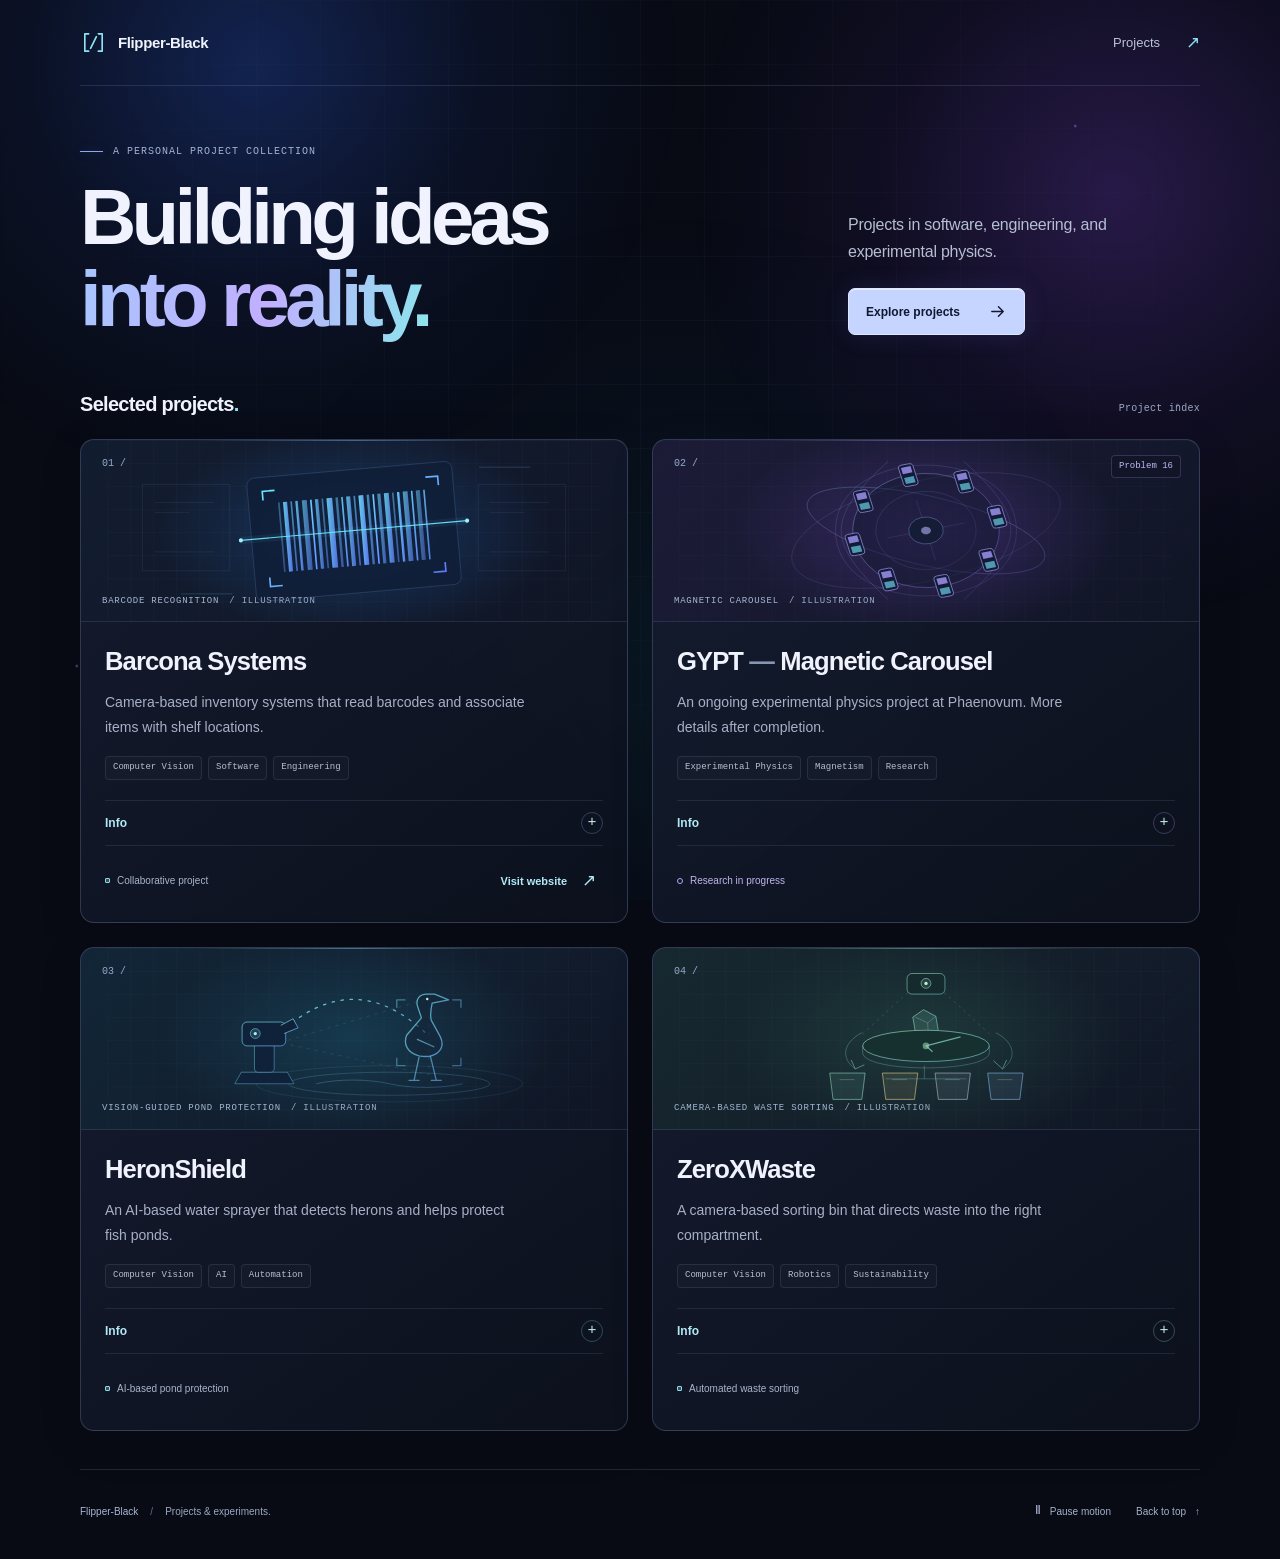
==== commit c709572b: "Add project info, HeronShield and ZeroXWaste Add short expandable Info sections for all four project" ====
--- a/index.html
+++ b/index.html
@@ -82,6 +82,12 @@
             <ul class="project-tags" aria-label="Project topics">
               <li>Computer Vision</li><li>Software</li><li>Engineering</li>
             </ul>
+            <details class="project-info">
+              <summary><span>Info<span class="sr-only"> about Barcona Systems</span></span><span class="info-symbol" aria-hidden="true">+</span></summary>
+              <div class="project-info-content">
+                <p>BARCONA AI turns warehouse camera images into barcode values, shelf assignments and status flags. It is designed for cameras on existing forklifts or an autonomous scanning robot, helping keep track of inventory during everyday operations.</p>
+              </div>
+            </details>
             <div class="project-bottom">
               <p class="project-status"><span class="status-mark status-mark--square" aria-hidden="true"></span>Collaborative project</p>
               <a class="project-link" href="https://thegreatwave21.github.io/barcona-systems/" rel="external noreferrer">Visit website <span aria-hidden="true">↗</span></a>
@@ -124,8 +130,123 @@
             <ul class="project-tags" aria-label="Project topics">
               <li>Experimental Physics</li><li>Magnetism</li><li>Research</li>
             </ul>
+            <details class="project-info">
+              <summary><span>Info<span class="sr-only"> about GYPT — Magnetic Carousel</span></span><span class="info-symbol" aria-hidden="true">+</span></summary>
+              <div class="project-info-content">
+                <p>A GYPT research project at Phaenovum exploring a steel ball above a rotating disc of alternating magnets. The experiment investigates why the ball can travel with or against the disc’s rotation, and how changing the setup affects its motion.</p>
+                <a class="info-source" href="https://iypt.org/iypt-2027-problems/" rel="external noreferrer">Problem 16 · Official description <span aria-hidden="true">↗</span></a>
+              </div>
+            </details>
             <div class="project-bottom">
               <p class="project-status project-status--research"><span class="status-mark" aria-hidden="true"></span>Research in progress</p>
+            </div>
+          </div>
+        </article>
+        <article class="project-card project-card--water" id="heronshield" aria-labelledby="heronshield-title" data-reveal>
+          <figure class="project-visual">
+            <span class="art-index" aria-hidden="true">03 /</span>
+            <svg viewBox="0 0 600 220" aria-hidden="true" focusable="false" class="project-art">
+              <defs>
+                <linearGradient id="water-edge" x1="0" y1="0" x2="1" y2="1"><stop stop-color="#74e4df"/><stop offset="1" stop-color="#6bafff"/></linearGradient>
+                <radialGradient id="water-halo"><stop stop-color="#237f9f" stop-opacity=".28"/><stop offset="1" stop-color="#237f9f" stop-opacity="0"/></radialGradient>
+                <pattern id="water-grid" width="28" height="28" patternUnits="userSpaceOnUse"><path d="M28 0H0V28" fill="none" stroke="#a3dbec" stroke-opacity=".08" stroke-width=".6"/></pattern>
+              </defs>
+              <path d="M0 0h600v220H0z" fill="url(#water-grid)"/>
+              <ellipse cx="300" cy="110" rx="240" ry="130" fill="url(#water-halo)"/>
+              <g fill="none" stroke="url(#water-edge)">
+                <ellipse cx="343" cy="165" rx="162" ry="22" stroke-opacity=".12"/>
+                <ellipse cx="343" cy="165" rx="122" ry="14" stroke-opacity=".24"/>
+                <path d="M254 165c27-6 62-6 89 0s62 6 89 0" stroke-opacity=".3"/>
+                <path d="m210 115 181-54v93Z" stroke-opacity=".16" stroke-dasharray="4 6"/>
+                <path d="M208 105Q300 19 391 107" stroke-width="1.5" stroke-dasharray="3 8" stroke-linecap="round" stroke-opacity=".85"/>
+              </g>
+              <g fill="#102239" stroke="url(#water-edge)">
+                <path d="M163 151h56l8 14h-72Z" stroke-opacity=".5"/>
+                <rect x="179" y="112" width="24" height="39" rx="4" stroke-opacity=".55"/>
+                <rect x="164" y="90" width="53" height="29" rx="6" stroke-opacity=".8"/>
+                <path d="m211 94 15-8 6 11-17 7" stroke-opacity=".85"/>
+                <circle cx="180" cy="104" r="6" fill="#74e4df" fill-opacity=".16" stroke-opacity=".7"/>
+                <circle cx="180" cy="104" r="2" fill="#a8f5ec" stroke="none"/>
+              </g>
+              <g fill="none" stroke="url(#water-edge)" stroke-width="1.6" stroke-linecap="round" stroke-linejoin="round">
+                <path d="M379 131c-15-4-19-15-15-25l18-21-5-15c-2-8 3-14 11-14h10l17 7-20 4c-2 9-3 14-1 21l11 20c7 15-6 27-26 23Z" fill="#14263a" fill-opacity=".6" stroke-opacity=".7"/>
+                <path d="m377 111 20 9m-18 13-6 28m20-29 7 29m-33 0h12m15 0h12" stroke-opacity=".6"/>
+                <path d="M352 72v-9h10m58 0h10v9m0 62v9h-10m-58 0h-10v-9" stroke-opacity=".45"/>
+              </g>
+              <circle cx="389" cy="62" r="1.5" fill="#b7f5ed"/>
+            </svg>
+            <figcaption>Vision-guided pond protection <span>/ Illustration</span></figcaption>
+          </figure>
+          <div class="project-body">
+            <h3 id="heronshield-title">HeronShield</h3>
+            <p class="project-description">An AI-based water sprayer that detects herons and helps protect fish ponds.</p>
+            <ul class="project-tags" aria-label="Project topics">
+              <li>Computer Vision</li><li>AI</li><li>Automation</li>
+            </ul>
+            <details class="project-info">
+              <summary><span>Info<span class="sr-only"> about HeronShield</span></span><span class="info-symbol" aria-hidden="true">+</span></summary>
+              <div class="project-info-content">
+                <p>A camera monitors the pond while AI identifies approaching herons. When a heron is detected, the system activates a directed spray of water to deter it and help protect the fish.</p>
+              </div>
+            </details>
+            <div class="project-bottom">
+              <p class="project-status"><span class="status-mark status-mark--square" aria-hidden="true"></span>AI-based pond protection</p>
+            </div>
+          </div>
+        </article>
+
+        <article class="project-card project-card--waste" id="zeroxwaste" aria-labelledby="zeroxwaste-title" data-reveal>
+          <figure class="project-visual">
+            <span class="art-index" aria-hidden="true">04 /</span>
+            <svg viewBox="0 0 600 220" aria-hidden="true" focusable="false" class="project-art">
+              <defs>
+                <linearGradient id="waste-edge" x1="0" y1="0" x2="1" y2="1"><stop stop-color="#a2e4ba"/><stop offset="1" stop-color="#74cfde"/></linearGradient>
+                <radialGradient id="waste-halo"><stop stop-color="#3c876b" stop-opacity=".24"/><stop offset="1" stop-color="#3c876b" stop-opacity="0"/></radialGradient>
+                <pattern id="waste-grid" width="28" height="28" patternUnits="userSpaceOnUse"><path d="M28 0H0V28" fill="none" stroke="#b3dfc9" stroke-opacity=".08" stroke-width=".6"/></pattern>
+              </defs>
+              <path d="M0 0h600v220H0z" fill="url(#waste-grid)"/>
+              <ellipse cx="300" cy="110" rx="240" ry="130" fill="url(#waste-halo)"/>
+              <g fill="none" stroke="url(#waste-edge)">
+                <path d="M278 54 220 107m102-53 58 53" stroke-opacity=".22" stroke-dasharray="3 5"/>
+                <path d="M222 103c-23 12-26 31-8 44m171-44c23 12 26 31 8 44" stroke-opacity=".35"/>
+                <path d="m209 136 5 11 11-5m157-5 11 10 5-11" stroke-opacity=".6"/>
+              </g>
+              <g fill="#142a2c" stroke="url(#waste-edge)">
+                <rect x="277" y="31" width="46" height="25" rx="6" stroke-opacity=".65"/>
+                <circle cx="300" cy="43" r="6" fill="#a2e4ba" fill-opacity=".12" stroke-opacity=".7"/>
+                <circle cx="300" cy="43" r="2" fill="#c2f2d4" stroke="none"/>
+                <path d="m297 75 15 8 3 18-12 8-16-7-3-18Z" fill="#8fdbc3" fill-opacity=".15" stroke-opacity=".7"/>
+                <path d="m287 84 15 7 10-8m-10 8 1 18" fill="none" stroke-opacity=".35"/>
+                <ellipse cx="300" cy="119" rx="77" ry="19" fill="#16302f" stroke-opacity=".75"/>
+                <path d="M223 119v8c0 25 154 25 154 0v-8" fill="none" stroke-opacity=".35"/>
+                <path d="m300 119 42-11m-42 11 8 7" fill="none" stroke-opacity=".7" stroke-width="1.5"/>
+                <circle cx="300" cy="119" r="4" fill="#a2e4ba" fill-opacity=".55" stroke="none"/>
+                <path d="M298 143v16m-47 0h98" stroke-opacity=".35"/>
+              </g>
+              <g stroke-width="1.2">
+                <path d="M183 152h43l-4 32h-35Z" fill="#8bd4b6" fill-opacity=".10" stroke="#8bd4b6" stroke-opacity=".6"/>
+                <path d="M247 152h43l-4 32h-35Z" fill="#e4cf88" fill-opacity=".10" stroke="#e4cf88" stroke-opacity=".6"/>
+                <path d="M311 152h43l-4 32h-35Z" fill="#b1bdcf" fill-opacity=".10" stroke="#b1bdcf" stroke-opacity=".6"/>
+                <path d="M375 152h43l-4 32h-35Z" fill="#85b8ed" fill-opacity=".10" stroke="#85b8ed" stroke-opacity=".6"/>
+              </g>
+              <path d="M195 160h18m46 0h18m46 0h18m46 0h18" stroke="#c5e8db" stroke-opacity=".3"/>
+            </svg>
+            <figcaption>Camera-based waste sorting <span>/ Illustration</span></figcaption>
+          </figure>
+          <div class="project-body">
+            <h3 id="zeroxwaste-title">ZeroXWaste</h3>
+            <p class="project-description">A camera-based sorting bin that directs waste into the right compartment.</p>
+            <ul class="project-tags" aria-label="Project topics">
+              <li>Computer Vision</li><li>Robotics</li><li>Sustainability</li>
+            </ul>
+            <details class="project-info">
+              <summary><span>Info<span class="sr-only"> about ZeroXWaste</span></span><span class="info-symbol" aria-hidden="true">+</span></summary>
+              <div class="project-info-content">
+                <p>A camera identifies waste placed on a sorting plate and assigns it to one of four categories: organic waste, lightweight packaging (Gelber Sack), residual waste or paper. The plate then turns towards the corresponding bin to guide the item into the right compartment.</p>
+              </div>
+            </details>
+            <div class="project-bottom">
+              <p class="project-status"><span class="status-mark status-mark--square" aria-hidden="true"></span>Automated waste sorting</p>
             </div>
           </div>
         </article>
@@ -143,3 +264,4 @@
   </footer>
 </body>
 </html>
+
--- a/styles.css
+++ b/styles.css
@@ -18,7 +18,8 @@
 p, h1, h2, h3, figure { margin: 0; }
 [hidden] { display: none !important; }
 ::selection { background: #3a4979; color: #fff; }
-a:focus-visible, button:focus-visible { outline: 2px solid #9eeeff; outline-offset: 5px; border-radius: 4px; }
+a:focus-visible, button:focus-visible, summary:focus-visible { outline: 2px solid #9eeeff; outline-offset: 5px; border-radius: 4px; }
+.sr-only { position: absolute; width: 1px; height: 1px; padding: 0; margin: -1px; overflow: hidden; clip-path: inset(50%); white-space: nowrap; border: 0; }
 .page-width { width: min(calc(100% - 96px), 1120px); margin-inline: auto; }
 .skip-link { position: fixed; top: 16px; left: 16px; z-index: 10; padding: 13px 18px; color: #080b14; background: #a9ecfa; transform: translateY(-180%); }
 .skip-link:focus { transform: none; }
@@ -60,6 +61,8 @@
 .project-grid { display: grid; grid-template-columns: repeat(2, minmax(0, 1fr)); gap: 24px; }
 .project-card { --card-glow: 102, 181, 242; position: relative; display: flex; flex-direction: column; min-width: 0; overflow: hidden; border: 1px solid rgba(148, 168, 218, .25); border-radius: 14px; background: linear-gradient(145deg, rgba(23, 30, 50, .91), rgba(12, 17, 29, .97)); box-shadow: 0 12px 44px #0002, inset 0 1px 0 #ffffff07; isolation: isolate; transition: transform 260ms ease, border-color 260ms ease, box-shadow 260ms ease; }
 .project-card--field { --card-glow: 161, 143, 240; }
+.project-card--water { --card-glow: 106, 205, 218; }
+.project-card--waste { --card-glow: 143, 215, 177; }
 .project-card::before { content: ""; position: absolute; z-index: 2; pointer-events: none; inset: 0 22% auto; height: 1px; background: linear-gradient(90deg, transparent, rgba(var(--card-glow), .7), transparent); opacity: .65; }
 .project-card::after { content: ""; position: absolute; z-index: 0; inset: 0; pointer-events: none; background: radial-gradient(330px circle at var(--pointer-x, 50%) var(--pointer-y, 0%), rgba(var(--card-glow), .09), transparent 72%); opacity: 0; transition: opacity 240ms ease; }
 .project-card[data-spotlight="active"]::after { opacity: 1; }
@@ -67,6 +70,8 @@
 .project-visual, .project-body { position: relative; z-index: 1; }
 .project-visual { height: 182px; border-bottom: 1px solid rgba(158, 181, 233, .13); background: linear-gradient(130deg, #111d31aa, #14192c22); }
 .project-card--field .project-visual { background: linear-gradient(135deg, #201b3baa, #14192c22); }
+.project-card--water .project-visual { background: linear-gradient(135deg, #102b3baa, #14192c22); }
+.project-card--waste .project-visual { background: linear-gradient(135deg, #172f30aa, #14192c22); }
 .project-art { width: 100%; height: 100%; display: block; }
 .art-index { position: absolute; z-index: 1; top: 18px; left: 21px; color: #94a9cb; font-family: var(--mono); font-size: 10px; }
 .problem-label { position: absolute; z-index: 1; top: 15px; right: 18px; padding: 4px 7px; border: 1px solid #a99bff38; border-radius: 4px; background: #121527bb; color: #c1b8f4; font-family: var(--mono); font-size: 9px; line-height: 1.4; }
@@ -78,7 +83,16 @@
 .project-description { margin-top: 12px; color: var(--muted); font-size: 14px; line-height: 1.75; max-width: 54ch; }
 .project-tags { list-style: none; display: flex; flex-wrap: wrap; gap: 6px; padding: 0; margin: 17px 0 20px; }
 .project-tags li { padding: 4px 7px; color: #b6bfd4; background: #d9e1ff05; border: 1px solid #9ba9cd24; border-radius: 4px; font-family: var(--mono); font-size: 9px; line-height: 1.5; }
-.project-bottom { display: flex; align-items: center; justify-content: space-between; gap: 12px; min-height: 58px; margin-top: auto; padding-top: 13px; border-top: 1px solid rgba(158, 181, 233, .12); }
+.project-info { margin-top: auto; border-top: 1px solid rgba(158, 181, 233, .12); }
+.project-info summary { display: flex; align-items: center; justify-content: space-between; gap: 16px; min-height: 44px; color: #b2e9f6; font-size: 12px; font-weight: 550; list-style: none; cursor: pointer; border-radius: 4px; }
+.project-info summary::-webkit-details-marker { display: none; }
+.project-info summary:hover { color: #e2faff; }
+.info-symbol { display: inline-flex; align-items: center; justify-content: center; width: 22px; height: 22px; border: 1px solid rgba(var(--card-glow), .3); border-radius: 50%; color: #c4e9ee; font-family: var(--mono); font-size: 15px; font-weight: 400; }
+.project-info[open] .info-symbol { transform: rotate(45deg); }
+.project-info-content { padding: 2px 0 17px; color: var(--muted); font-size: 13px; line-height: 1.8; overflow-wrap: anywhere; }
+.info-source { display: inline-flex; align-items: center; gap: 10px; min-height: 44px; margin-top: 7px; color: #b2e9f6; font-size: 11px; text-decoration: underline; text-underline-offset: 4px; }
+.info-source:hover { color: #e2faff; }
+.project-bottom { display: flex; align-items: center; justify-content: space-between; gap: 12px; min-height: 58px; padding-top: 13px; border-top: 1px solid rgba(158, 181, 233, .12); }
 .project-status { display: flex; align-items: center; gap: 7px; color: #a9b5cb; font-size: 10px; line-height: 1.6; }
 .status-mark { width: 6px; height: 6px; flex: none; border: 1px solid #b6a5f2; border-radius: 50%; }
 .status-mark--square { width: 5px; height: 5px; border-radius: 1px; border-color: #8fd9e7; background: #8fd9e74d; }
@@ -176,3 +190,4 @@
   h1 > span { background: none; color: CanvasText; -webkit-text-fill-color: CanvasText; }
   .project-card { border-color: CanvasText; }
 }
+
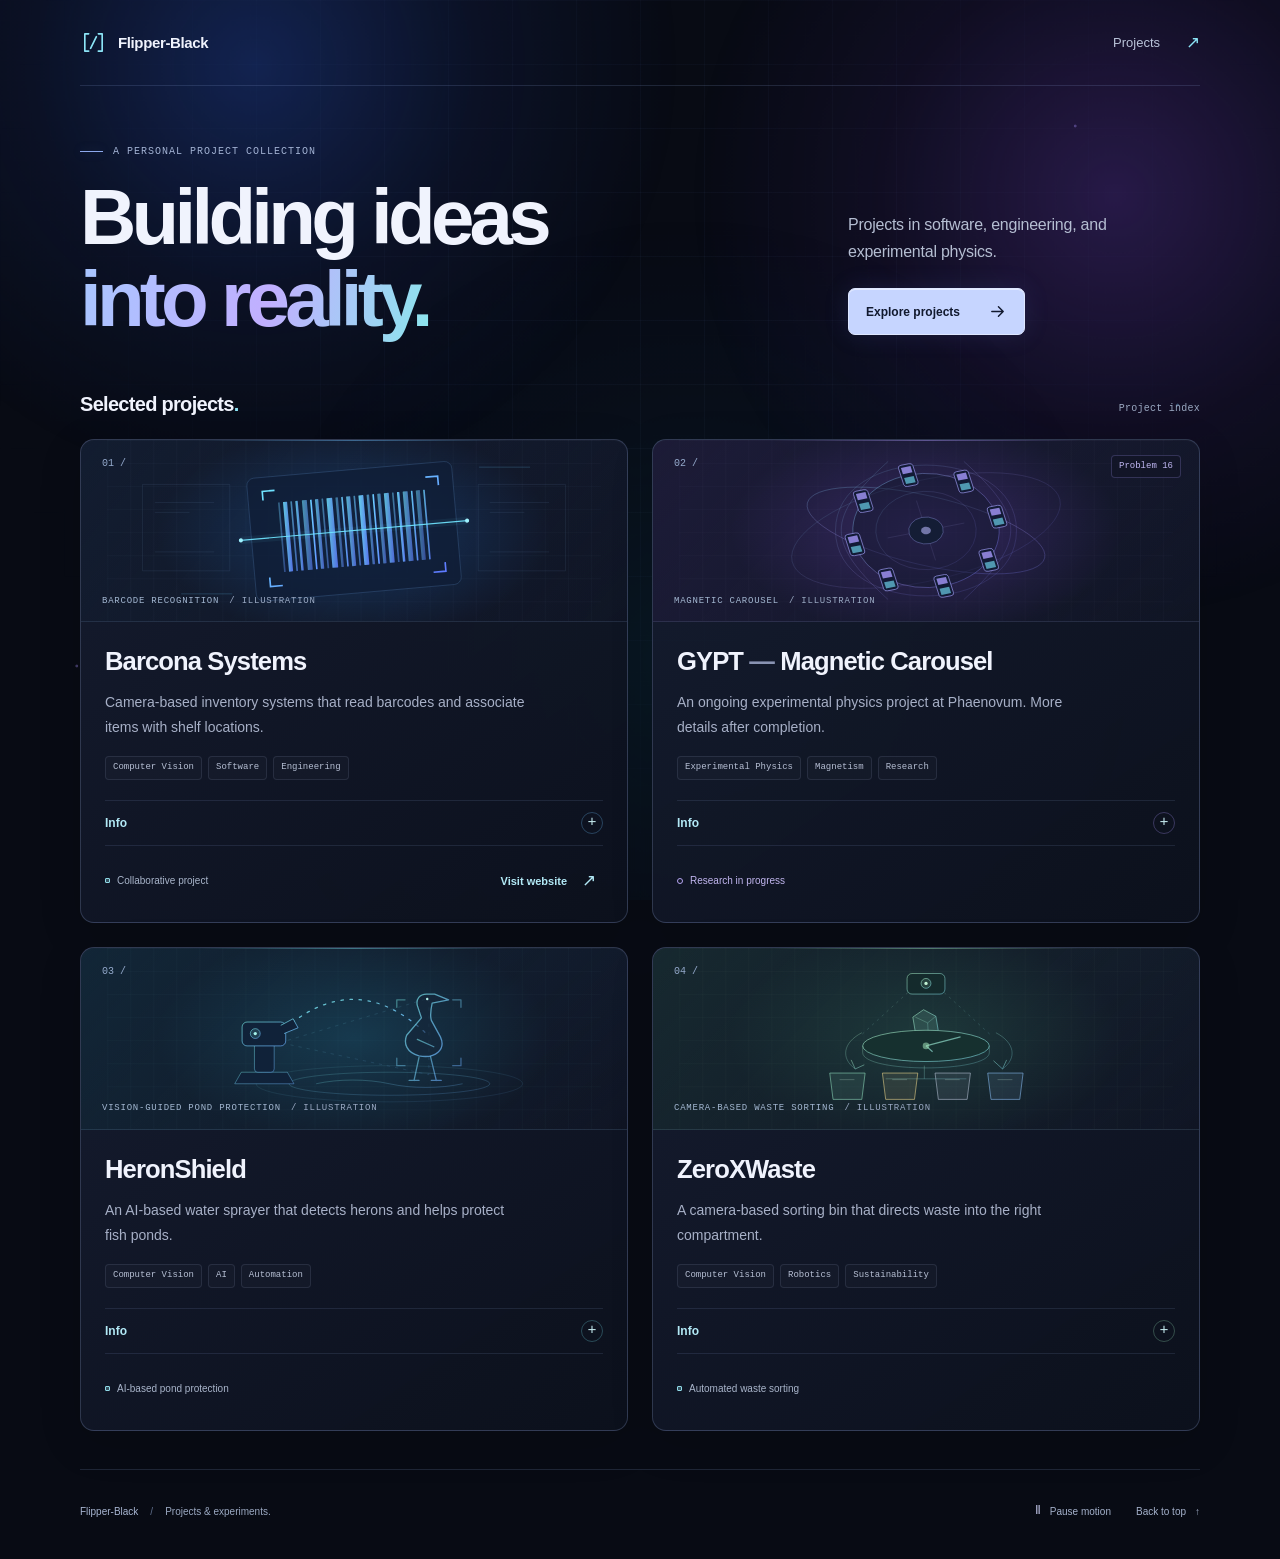
==== commit 0bf91148: "Refresh cached styles for project info" ====
--- a/index.html
+++ b/index.html
@@ -9,7 +9,7 @@
   <meta name="color-scheme" content="dark">
   <meta name="theme-color" content="#080b14">
   <link rel="icon" href="./favicon.svg" type="image/svg+xml">
-  <link rel="stylesheet" href="./styles.css">
+  <link rel="stylesheet" href="./styles.css?v=20261112">
   <script src="./interactions.js" defer></script>
 </head>
 <body id="top">
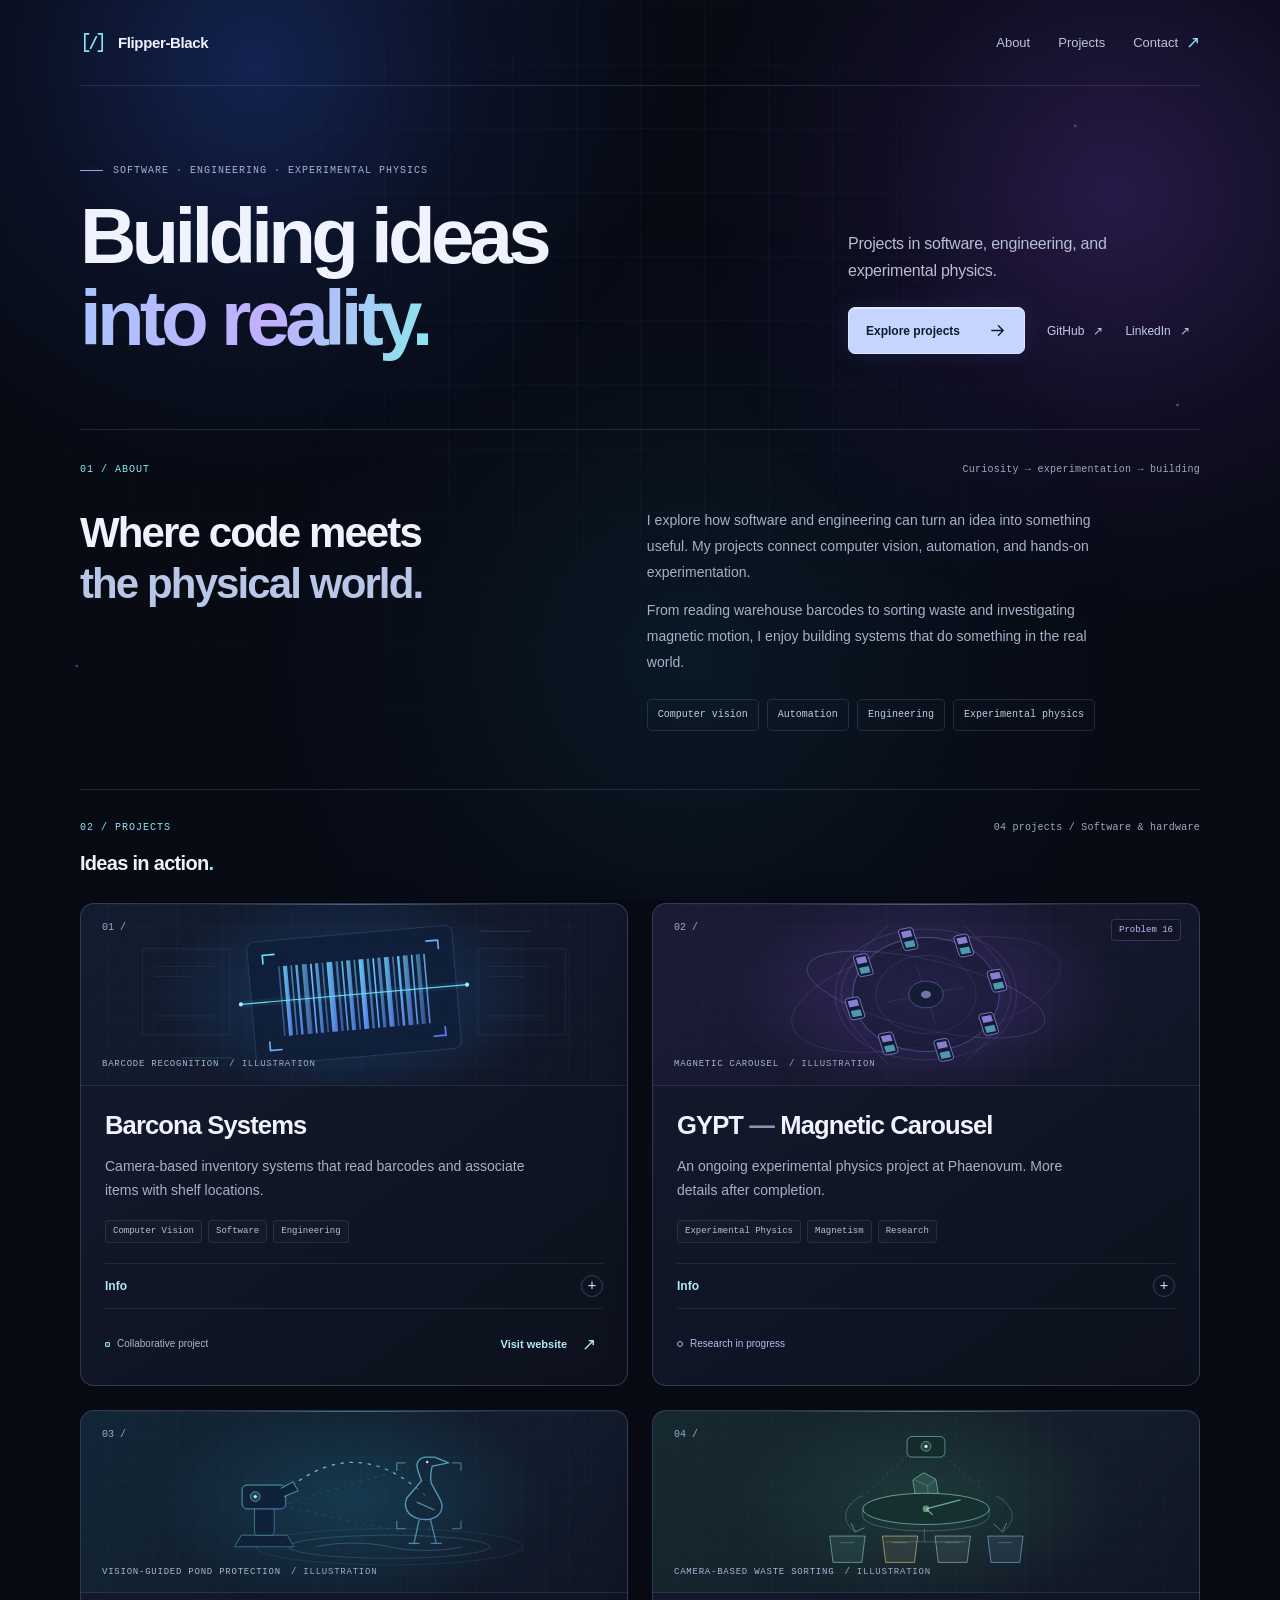
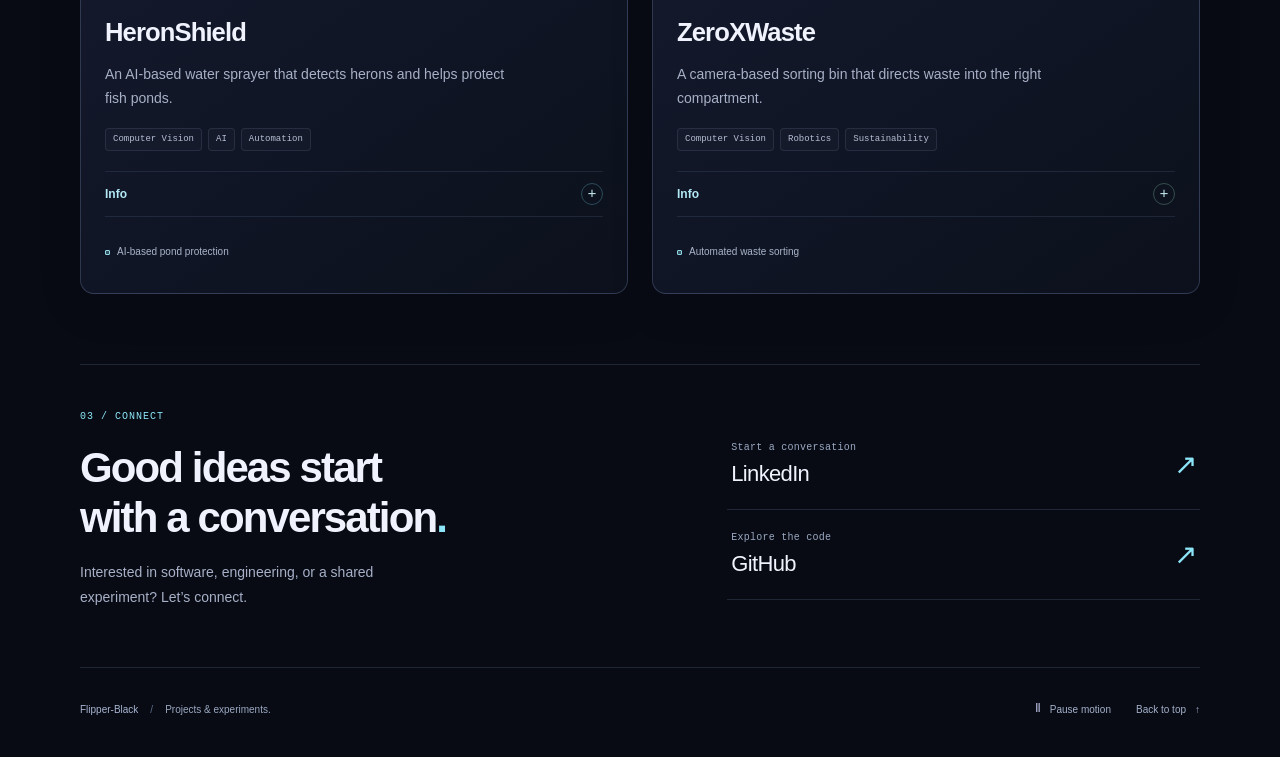
==== commit 1a54ea22: "Improve portfolio navigation and connect LinkedIn" ====
--- a/index.html
+++ b/index.html
@@ -3,13 +3,18 @@
 <head>
   <meta charset="utf-8">
   <meta name="viewport" content="width=device-width, initial-scale=1">
-  <title>Flipper-Black — Projects</title>
-  <meta name="description" content="Projects in software, engineering, and experimental physics by Flipper-Black.">
+  <title>Flipper-Black — Software, Engineering &amp; Physics</title>
+  <meta name="description" content="Turning ideas into working systems. Explore projects in computer vision, automation, engineering, and experimental physics by Flipper-Black.">
+  <link rel="canonical" href="https://flipper-black.github.io/">
+  <meta property="og:type" content="website">
+  <meta property="og:url" content="https://flipper-black.github.io/">
+  <meta property="og:title" content="Flipper-Black — Building ideas into reality">
+  <meta property="og:description" content="Projects at the intersection of software, engineering, and experimental physics.">
   <meta name="referrer" content="no-referrer">
   <meta name="color-scheme" content="dark">
   <meta name="theme-color" content="#080b14">
   <link rel="icon" href="./favicon.svg" type="image/svg+xml">
-  <link rel="stylesheet" href="./styles.css?v=20261112">
+  <link rel="stylesheet" href="./styles.css?v=20261113">
   <script src="./interactions.js" defer></script>
 </head>
 <body id="top">
@@ -28,26 +33,47 @@
       <span>Flipper-Black</span>
     </a>
     <nav aria-label="Main navigation">
-      <a class="nav-link" href="#projects">Projects <span aria-hidden="true">↗</span></a>
+      <a class="nav-link" href="#about">About</a>
+      <a class="nav-link" href="#projects">Projects</a>
+      <a class="nav-link" href="#contact">Contact <span aria-hidden="true">↗</span></a>
     </nav>
   </header>
 
   <main id="main" class="page-width" tabindex="-1">
     <section class="hero" aria-labelledby="hero-title">
       <div class="hero-heading">
-        <p class="eyebrow"><span class="eyebrow-line" aria-hidden="true"></span>A personal project collection</p>
+        <p class="eyebrow"><span class="eyebrow-line" aria-hidden="true"></span>Software · Engineering · Experimental physics</p>
         <h1 id="hero-title">Building ideas<br><span>into reality.</span></h1>
       </div>
       <div class="hero-aside">
         <p class="hero-description">Projects in software, engineering, and experimental physics.</p>
+        <div class="hero-actions">
         <a class="explore-link" href="#projects">Explore projects <svg aria-hidden="true" viewBox="0 0 20 20" fill="none"><path d="M4 10h12m-5-5 5 5-5 5" stroke="currentColor" stroke-width="1.5" stroke-linecap="round" stroke-linejoin="round"/></svg></a>
+        <a class="text-link" href="https://github.com/Flipper-Black" rel="external noreferrer">GitHub <span aria-hidden="true">↗</span></a>
+        <a class="text-link" href="https://www.linkedin.com/in/philipp-wirth-398b2a384/" rel="external noreferrer">LinkedIn <span aria-hidden="true">↗</span></a>
+        </div>
+      </div>
+    </section>
+
+    <section id="about" class="about-section" aria-labelledby="about-title" data-reveal>
+      <div class="section-heading">
+        <p class="section-kicker">01 / About</p>
+        <span class="section-caption">Curiosity → experimentation → building</span>
+      </div>
+      <div class="about-layout">
+        <h2 id="about-title">Where code meets<br><span>the physical world.</span></h2>
+        <div class="about-copy">
+          <p>I explore how software and engineering can turn an idea into something useful. My projects connect computer vision, automation, and hands-on experimentation.</p>
+          <p>From reading warehouse barcodes to sorting waste and investigating magnetic motion, I enjoy building systems that do something in the real world.</p>
+          <ul class="focus-list" aria-label="Focus areas"><li>Computer vision</li><li>Automation</li><li>Engineering</li><li>Experimental physics</li></ul>
+        </div>
       </div>
     </section>
 
     <section id="projects" class="projects" aria-labelledby="projects-title">
       <div class="section-heading" data-reveal>
-        <h2 id="projects-title">Selected projects<span aria-hidden="true">.</span></h2>
-        <span class="section-caption">Project index</span>
+        <div><p class="section-kicker">02 / Projects</p><h2 id="projects-title">Ideas in action<span aria-hidden="true">.</span></h2></div>
+        <span class="section-caption">04 projects / Software &amp; hardware</span>
       </div>
       <!-- PROJECT CONTENT: Each article is the single source for its title, description,
            tags, status and public link. Inline SVG graphics are abstract illustrations. -->
@@ -90,7 +116,7 @@
             </details>
             <div class="project-bottom">
               <p class="project-status"><span class="status-mark status-mark--square" aria-hidden="true"></span>Collaborative project</p>
-              <a class="project-link" href="https://thegreatwave21.github.io/barcona-systems/" rel="external noreferrer">Visit website <span aria-hidden="true">↗</span></a>
+              <a class="project-link" href="https://barconasystems.de/" rel="external noreferrer">Visit website <span aria-hidden="true">↗</span></a>
             </div>
           </div>
         </article>
@@ -253,6 +279,18 @@
       </div>
       <!-- END PROJECT CONTENT -->
     </section>
+
+    <section id="contact" class="contact-section" aria-labelledby="contact-title" data-reveal>
+      <div class="contact-copy">
+        <p class="section-kicker">03 / Connect</p>
+        <h2 id="contact-title">Good ideas start<br>with a conversation<span>.</span></h2>
+        <p>Interested in software, engineering, or a shared experiment? Let’s connect.</p>
+      </div>
+      <div class="contact-links">
+        <a class="contact-link" href="https://www.linkedin.com/in/philipp-wirth-398b2a384/" rel="external noreferrer"><span><span class="contact-label">Start a conversation</span>LinkedIn</span><span aria-hidden="true">↗</span></a>
+        <a class="contact-link" href="https://github.com/Flipper-Black" rel="external noreferrer"><span><span class="contact-label">Explore the code</span>GitHub</span><span aria-hidden="true">↗</span></a>
+      </div>
+    </section>
   </main>
 
   <footer class="site-footer page-width">
--- a/styles.css
+++ b/styles.css
@@ -191,3 +191,55 @@
   .project-card { border-color: CanvasText; }
 }
 
+
+/* Portfolio navigation, introduction, and contact. */
+.site-header nav { display: flex; flex-wrap: wrap; align-items: center; gap: 28px; }
+.nav-link { gap: 8px; }
+.hero { padding-block: 76px 70px; }
+.hero-actions { display: flex; align-items: center; gap: 22px; margin-top: 23px; }
+.hero-actions .explore-link { margin-top: 0; }
+.text-link { display: inline-flex; align-items: center; gap: 9px; min-height: 44px; color: #c1cce3; font-size: 12px; }
+.text-link:hover { color: var(--cyan); }
+.about-section, .contact-section { scroll-margin-top: 28px; }
+.about-section { border-top: 1px solid var(--line); padding-block: 32px 58px; }
+.section-kicker { color: var(--cyan); font-family: var(--mono); font-size: 10px; line-height: 1.6; letter-spacing: .1em; text-transform: uppercase; }
+.about-layout { display: grid; grid-template-columns: 1fr 1.1fr; gap: 64px; margin-top: 30px; }
+.about-layout h2 { font-size: clamp(28px, 3.3vw, 42px); line-height: 1.2; letter-spacing: -.045em; }
+.about-layout h2 span { color: #b8c7e7; }
+.about-copy p { color: var(--muted); font-size: 14px; line-height: 1.85; max-width: 58ch; }
+.about-copy p + p { margin-top: 12px; }
+.focus-list { display: flex; flex-wrap: wrap; gap: 8px; list-style: none; margin: 23px 0 0; padding: 0; }
+.focus-list li { padding: 7px 10px; border: 1px solid var(--line); border-radius: 5px; color: #c0cce1; background: #ffffff03; font-family: var(--mono); font-size: 10px; line-height: 1.6; }
+.projects > .section-heading { border-top: 1px solid var(--line); padding-top: 30px; margin-bottom: 25px; }
+.projects .section-kicker { margin-bottom: 12px; }
+.contact-section { display: grid; grid-template-columns: 1.2fr 1fr; align-items: center; gap: 80px; margin-top: 70px; padding: 44px 0 18px; border-top: 1px solid var(--line); }
+.contact-copy h2 { margin-top: 18px; font-size: clamp(28px, 3.4vw, 42px); line-height: 1.18; letter-spacing: -.045em; }
+.contact-copy > p:last-child { max-width: 43ch; margin-top: 18px; color: var(--muted); font-size: 14px; line-height: 1.8; }
+.contact-link { display: flex; align-items: center; justify-content: space-between; gap: 24px; min-height: 90px; padding: 20px 4px; border-bottom: 1px solid var(--line); font-size: 22px; letter-spacing: -.03em; transition: color 180ms ease; }
+.contact-link > span:last-child { color: var(--cyan); font-size: 28px; }
+.contact-link:hover { color: var(--cyan); }
+.contact-label { display: block; margin-bottom: 8px; color: var(--quiet); font-family: var(--mono); font-size: 10px; letter-spacing: .025em; }
+@media (max-width: 760px) {
+  .site-header { flex-wrap: wrap; gap: 8px 24px; padding-block: 16px; }
+  .site-header nav { gap: 22px; }
+  .hero { padding-block: 46px; }
+  .hero-aside { display: block; }
+  .hero-description { max-width: 48ch; }
+  .hero-actions { flex-wrap: wrap; gap: 12px 22px; }
+  .about-layout { grid-template-columns: 1fr; gap: 24px; margin-top: 24px; }
+  .about-section { padding-bottom: 40px; }
+  .contact-section { grid-template-columns: 1fr; gap: 24px; margin-top: 44px; padding-top: 32px; }
+  .about-section .section-heading { align-items: flex-start; }
+  .about-section .section-caption { max-width: 145px; text-align: right; }
+}
+@media (max-width: 510px) {
+  .site-header { gap: 4px 16px; }
+  .site-header nav { gap: 16px; }
+  .site-header .nav-link { font-size: 11px; }
+  .hero { padding-block: 36px 40px; }
+  .hero .eyebrow { max-width: 32ch; }
+  .hero-actions .explore-link { margin: 0; }
+  .projects .section-caption { max-width: 115px; }
+  .section-kicker { font-size: 9px; }
+  .contact-link { min-height: 82px; }
+}
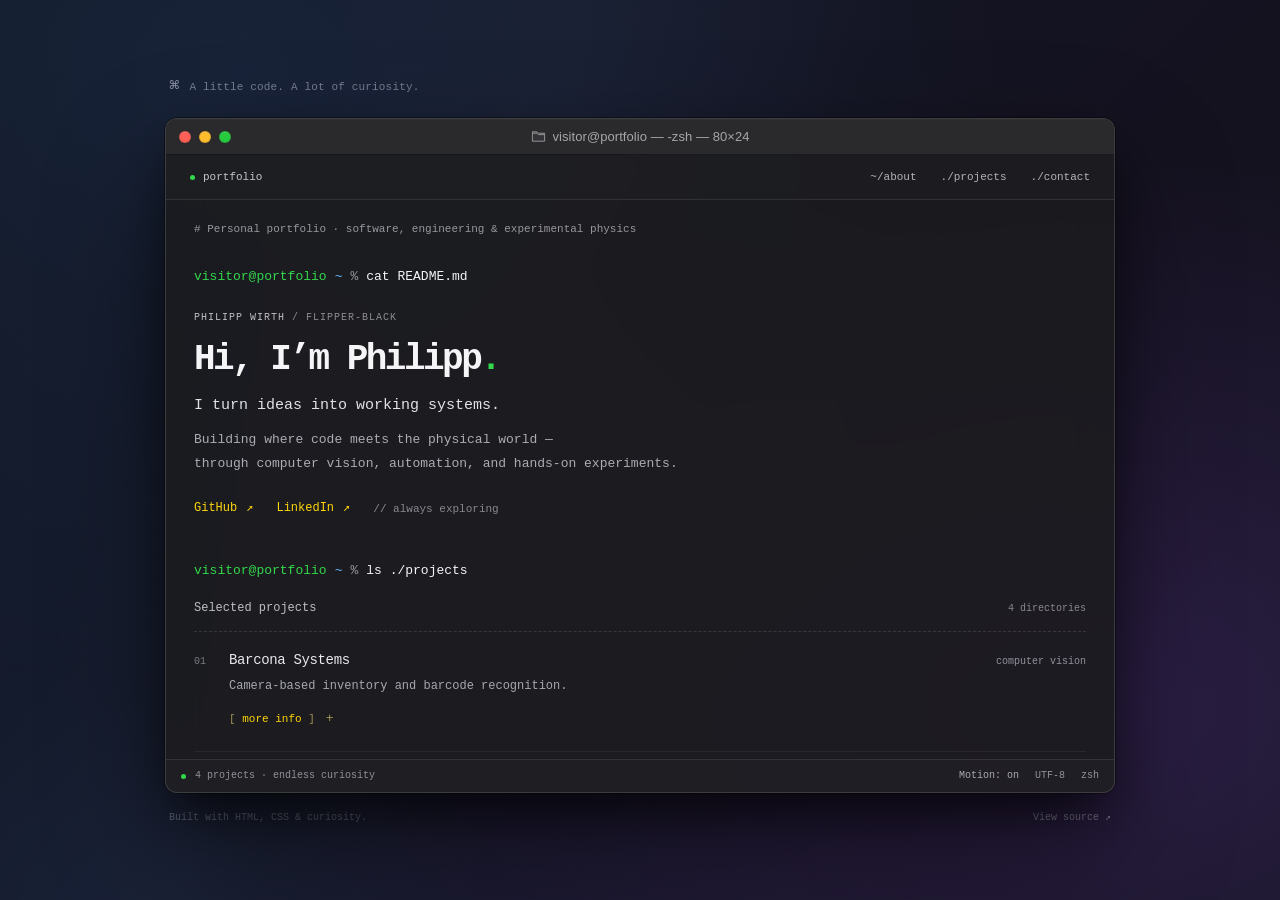
==== commit 90d0532c: "Redesign portfolio as a macOS Terminal interface" ====
--- a/index.html
+++ b/index.html
@@ -3,303 +3,112 @@
 <head>
   <meta charset="utf-8">
   <meta name="viewport" content="width=device-width, initial-scale=1">
-  <title>Flipper-Black — Software, Engineering &amp; Physics</title>
+  <title>Philipp Wirth — Developer &amp; Builder</title>
   <meta name="description" content="Turning ideas into working systems. Explore projects in computer vision, automation, engineering, and experimental physics by Flipper-Black.">
   <link rel="canonical" href="https://flipper-black.github.io/">
   <meta property="og:type" content="website">
   <meta property="og:url" content="https://flipper-black.github.io/">
-  <meta property="og:title" content="Flipper-Black — Building ideas into reality">
+  <meta property="og:title" content="Philipp Wirth — Code, engineering &amp; experiments">
   <meta property="og:description" content="Projects at the intersection of software, engineering, and experimental physics.">
   <meta name="referrer" content="no-referrer">
   <meta name="color-scheme" content="dark">
-  <meta name="theme-color" content="#080b14">
+  <meta name="theme-color" content="#1c1c1e">
   <link rel="icon" href="./favicon.svg" type="image/svg+xml">
-  <link rel="stylesheet" href="./styles.css?v=20261113">
-  <script src="./interactions.js" defer></script>
+  <link rel="stylesheet" href="./styles.css?v=terminal-20261113">
+  <script src="./interactions.js?v=terminal-20261113" defer></script>
 </head>
-<body id="top">
-  <a class="skip-link" href="#main">Skip to content</a>
-  <div class="ambient" aria-hidden="true">
-    <div class="light light--blue"></div>
-    <div class="light light--violet"></div>
-    <div class="light light--cyan"></div>
-    <div class="ambient-grid"></div>
-    <div class="ambient-points"></div>
+<body>
+  <a class="skip-link" href="#main">Skip to terminal content</a>
+  <div class="wallpaper" aria-hidden="true"></div>
+  <div class="desktop">
+    <div class="desktop-label" aria-hidden="true"><span class="desktop-mark">⌘</span> A little code. A lot of curiosity.</div>
+    <div class="window" id="terminal-window">
+      <header class="titlebar">
+        <div class="window-controls" aria-label="Window controls">
+          <button class="traffic-light close" type="button" aria-label="Hide terminal" disabled><span aria-hidden="true">×</span></button>
+          <button class="traffic-light minimize" type="button" aria-label="Minimize terminal" disabled><span aria-hidden="true">−</span></button>
+          <button class="traffic-light maximize" type="button" aria-label="Expand terminal" aria-pressed="false" disabled><span aria-hidden="true">+</span></button>
+        </div>
+        <div class="window-title"><svg viewBox="0 0 16 16" aria-hidden="true"><path d="M1.5 4.5h5l1.5 1.5h6.5v7H1.5zM1.5 4.5V3h5l1.5 1.5h6.5V6"/></svg><span>visitor@portfolio — -zsh — 80×24</span></div>
+        <span class="titlebar-spacer" aria-hidden="true"></span>
+      </header>
+      <div class="toolbar">
+        <span class="session"><span class="status-dot" aria-hidden="true"></span>portfolio</span>
+        <nav aria-label="Portfolio sections"><a href="#about">~/about</a><a href="#projects">./projects</a><a href="#contact">./contact</a></nav>
+      </div>
+      <main class="terminal-body" id="main" tabindex="0" aria-label="Portfolio terminal">
+        <p class="session-note"># Personal portfolio · software, engineering &amp; experimental physics</p>
+        <section class="intro terminal-section" id="about" aria-labelledby="intro-title">
+          <p class="prompt"><span class="prompt-user">visitor@portfolio</span> <span class="prompt-path">~</span> <span class="prompt-symbol">%</span> <span class="command">cat README.md</span></p>
+          <div class="intro-output">
+            <p class="file-label">PHILIPP WIRTH <span>/ FLIPPER-BLACK</span></p>
+            <h1 id="intro-title">Hi, I’m Philipp<span class="accent">.</span></h1>
+            <p class="intro-lead">I turn ideas into working systems.</p>
+            <p class="intro-description">Building where code meets the physical world —<br class="desktop-break"> through computer vision, automation, and hands-on experiments.</p>
+            <div class="intro-links"><a href="https://github.com/Flipper-Black" rel="external noreferrer">GitHub <span aria-hidden="true">↗</span></a><a href="https://www.linkedin.com/in/philipp-wirth-398b2a384/" rel="external noreferrer">LinkedIn <span aria-hidden="true">↗</span></a><span class="link-comment">// always exploring</span></div>
+          </div>
+        </section>
+        <section class="terminal-section projects-section" id="projects" aria-labelledby="projects-title">
+          <p class="prompt"><span class="prompt-user">visitor@portfolio</span> <span class="prompt-path">~</span> <span class="prompt-symbol">%</span> <span class="command">ls ./projects</span></p>
+          <div class="section-heading"><h2 id="projects-title">Selected projects</h2><span>4 directories</span></div>
+        <article class="project" id="barcona" aria-labelledby="barcona-title">
+          <div class="project-heading"><span class="project-index" aria-hidden="true">01</span><h3 id="barcona-title">Barcona Systems</h3><span class="project-category">computer vision</span></div>
+          <p class="project-description">Camera-based inventory and barcode recognition.</p>
+          <details class="project-info" data-project="barcona">
+            <summary><span class="summary-label">more info<span class="sr-only"> about Barcona Systems</span></span><span class="summary-symbol" aria-hidden="true">+</span></summary>
+            <div class="info-output">
+              <pre class="code-output" aria-hidden="true" hidden></pre>
+              <div class="info-body"><p>BARCONA AI turns warehouse camera images into barcode values, shelf assignments and status flags. It is designed for cameras on existing forklifts or an autonomous scanning robot, helping keep track of inventory during everyday operations.</p><div class="project-meta"><span><span class="status-dot" aria-hidden="true"></span>Collaborative project</span><a class="project-website" href="https://barconasystems.de/" rel="external noreferrer">Visit website <span aria-hidden="true">↗</span></a></div></div>
+            </div>
+          </details>
+        </article>
+        <article class="project" id="magnetic-carousel" aria-labelledby="magnetic-carousel-title">
+          <div class="project-heading"><span class="project-index" aria-hidden="true">02</span><h3 id="magnetic-carousel-title">GYPT — Magnetic Carousel</h3><span class="project-category">experimental physics</span></div>
+          <p class="project-description">Investigating magnetic motion at Phaenovum.</p>
+          <details class="project-info" data-project="magnetic-carousel">
+            <summary><span class="summary-label">more info<span class="sr-only"> about GYPT — Magnetic Carousel</span></span><span class="summary-symbol" aria-hidden="true">+</span></summary>
+            <div class="info-output">
+              <pre class="code-output" aria-hidden="true" hidden></pre>
+              <div class="info-body"><p>A GYPT research project at Phaenovum exploring a steel ball above a rotating disc of alternating magnets. The experiment investigates why the ball can travel with or against the disc’s rotation, and how changing the setup affects its motion.</p>
+                <a class="info-source" href="https://iypt.org/iypt-2027-problems/" rel="external noreferrer">Problem 16 · Official description <span aria-hidden="true">↗</span></a><div class="project-meta"><span><span class="status-dot" aria-hidden="true"></span>Research in progress</span></div></div>
+            </div>
+          </details>
+        </article>
+        <article class="project" id="heronshield" aria-labelledby="heronshield-title">
+          <div class="project-heading"><span class="project-index" aria-hidden="true">03</span><h3 id="heronshield-title">HeronShield</h3><span class="project-category">ai & automation</span></div>
+          <p class="project-description">Vision-guided water spray to help protect fish ponds.</p>
+          <details class="project-info" data-project="heronshield">
+            <summary><span class="summary-label">more info<span class="sr-only"> about HeronShield</span></span><span class="summary-symbol" aria-hidden="true">+</span></summary>
+            <div class="info-output">
+              <pre class="code-output" aria-hidden="true" hidden></pre>
+              <div class="info-body"><p>A camera monitors the pond while AI identifies approaching herons. When a heron is detected, the system activates a directed spray of water to deter it and help protect the fish.</p><div class="project-meta"><span><span class="status-dot" aria-hidden="true"></span>Pond protection</span></div></div>
+            </div>
+          </details>
+        </article>
+        <article class="project" id="zeroxwaste" aria-labelledby="zeroxwaste-title">
+          <div class="project-heading"><span class="project-index" aria-hidden="true">04</span><h3 id="zeroxwaste-title">ZeroXWaste</h3><span class="project-category">robotics</span></div>
+          <p class="project-description">Camera-based waste sorting. Four bins. One rotating plate.</p>
+          <details class="project-info" data-project="zeroxwaste">
+            <summary><span class="summary-label">more info<span class="sr-only"> about ZeroXWaste</span></span><span class="summary-symbol" aria-hidden="true">+</span></summary>
+            <div class="info-output">
+              <pre class="code-output" aria-hidden="true" hidden></pre>
+              <div class="info-body"><p>A camera identifies waste placed on a sorting plate and assigns it to one of four categories: organic waste, lightweight packaging (Gelber Sack), residual waste or paper. The plate then turns towards the corresponding bin to guide the item into the right compartment.</p><div class="project-meta"><span><span class="status-dot" aria-hidden="true"></span>Waste sorting</span></div></div>
+            </div>
+          </details>
+        </article>
+        </section>
+        <section class="terminal-section contact-section" id="contact" aria-labelledby="contact-title">
+          <p class="prompt"><span class="prompt-user">visitor@portfolio</span> <span class="prompt-path">~</span> <span class="prompt-symbol">%</span> <span class="command">cat contact.json</span></p>
+          <h2 id="contact-title" class="sr-only">Connect with me</h2>
+          <div class="contact-output"><span class="brace" aria-hidden="true">{</span><p><span class="json-key">"github"</span><span class="punctuation">:</span> <a href="https://github.com/Flipper-Black" rel="external noreferrer">"Flipper-Black" <span aria-hidden="true">↗</span></a><span class="punctuation">,</span></p><p><span class="json-key">"linkedin"</span><span class="punctuation">:</span> <a href="https://www.linkedin.com/in/philipp-wirth-398b2a384/" rel="external noreferrer">"Philipp Wirth" <span aria-hidden="true">↗</span></a></p><span class="brace" aria-hidden="true">}</span></div>
+          <p class="contact-note"># Good ideas start with a conversation. Let’s connect.</p>
+        </section>
+        <p class="prompt final-prompt" aria-hidden="true"><span class="prompt-user">visitor@portfolio</span> <span class="prompt-path">~</span> <span class="prompt-symbol">%</span> <span class="cursor"></span></p>
+        <p class="sr-only" id="terminal-announcement" role="status" aria-live="polite"></p>
+      </main>
+      <footer class="statusbar"><span><span class="status-dot" aria-hidden="true"></span>4 projects · endless curiosity</span><div><button class="motion-toggle" type="button" aria-pressed="false" hidden>Motion: on</button><span class="encoding">UTF-8</span><span>zsh</span></div></footer>
+    </div>
+    <div class="desktop-footer"><span>Built with HTML, CSS &amp; curiosity.</span><button class="restore-terminal" type="button" hidden><span aria-hidden="true">&gt;_</span> Open terminal</button><a href="https://github.com/Flipper-Black/Flipper-Black.github.io" rel="external noreferrer">View source <span aria-hidden="true">↗</span></a></div>
   </div>
-
-  <header class="site-header page-width">
-    <a class="wordmark" href="#top" aria-label="Flipper-Black, back to top">
-      <svg viewBox="0 0 28 28" fill="none" aria-hidden="true" class="brand-mark"><path d="M9 5H5v18h4m10-18h4v18h-4M17 8l-6 12" stroke="currentColor" stroke-width="1.7" stroke-linecap="round" stroke-linejoin="round"/></svg>
-      <span>Flipper-Black</span>
-    </a>
-    <nav aria-label="Main navigation">
-      <a class="nav-link" href="#about">About</a>
-      <a class="nav-link" href="#projects">Projects</a>
-      <a class="nav-link" href="#contact">Contact <span aria-hidden="true">↗</span></a>
-    </nav>
-  </header>
-
-  <main id="main" class="page-width" tabindex="-1">
-    <section class="hero" aria-labelledby="hero-title">
-      <div class="hero-heading">
-        <p class="eyebrow"><span class="eyebrow-line" aria-hidden="true"></span>Software · Engineering · Experimental physics</p>
-        <h1 id="hero-title">Building ideas<br><span>into reality.</span></h1>
-      </div>
-      <div class="hero-aside">
-        <p class="hero-description">Projects in software, engineering, and experimental physics.</p>
-        <div class="hero-actions">
-        <a class="explore-link" href="#projects">Explore projects <svg aria-hidden="true" viewBox="0 0 20 20" fill="none"><path d="M4 10h12m-5-5 5 5-5 5" stroke="currentColor" stroke-width="1.5" stroke-linecap="round" stroke-linejoin="round"/></svg></a>
-        <a class="text-link" href="https://github.com/Flipper-Black" rel="external noreferrer">GitHub <span aria-hidden="true">↗</span></a>
-        <a class="text-link" href="https://www.linkedin.com/in/philipp-wirth-398b2a384/" rel="external noreferrer">LinkedIn <span aria-hidden="true">↗</span></a>
-        </div>
-      </div>
-    </section>
-
-    <section id="about" class="about-section" aria-labelledby="about-title" data-reveal>
-      <div class="section-heading">
-        <p class="section-kicker">01 / About</p>
-        <span class="section-caption">Curiosity → experimentation → building</span>
-      </div>
-      <div class="about-layout">
-        <h2 id="about-title">Where code meets<br><span>the physical world.</span></h2>
-        <div class="about-copy">
-          <p>I explore how software and engineering can turn an idea into something useful. My projects connect computer vision, automation, and hands-on experimentation.</p>
-          <p>From reading warehouse barcodes to sorting waste and investigating magnetic motion, I enjoy building systems that do something in the real world.</p>
-          <ul class="focus-list" aria-label="Focus areas"><li>Computer vision</li><li>Automation</li><li>Engineering</li><li>Experimental physics</li></ul>
-        </div>
-      </div>
-    </section>
-
-    <section id="projects" class="projects" aria-labelledby="projects-title">
-      <div class="section-heading" data-reveal>
-        <div><p class="section-kicker">02 / Projects</p><h2 id="projects-title">Ideas in action<span aria-hidden="true">.</span></h2></div>
-        <span class="section-caption">04 projects / Software &amp; hardware</span>
-      </div>
-      <!-- PROJECT CONTENT: Each article is the single source for its title, description,
-           tags, status and public link. Inline SVG graphics are abstract illustrations. -->
-      <div class="project-grid">
-        <article class="project-card project-card--scan" id="barcona" aria-labelledby="barcona-title" data-reveal>
-          <figure class="project-visual">
-            <span class="art-index" aria-hidden="true">01 /</span>
-            <svg viewBox="0 0 600 220" aria-hidden="true" focusable="false" class="project-art">
-  <defs>
-    <linearGradient id="scan-edge" x1="0" x2="1" y1="0" y2="1"><stop stop-color="#6fe5ff"/><stop offset="1" stop-color="#5e7aff"/></linearGradient>
-    <radialGradient id="scan-halo"><stop stop-color="#247bde" stop-opacity=".3"/><stop offset="1" stop-color="#247bde" stop-opacity="0"/></radialGradient>
-    <pattern id="scan-grid" width="28" height="28" patternUnits="userSpaceOnUse"><path d="M28 0H0V28" fill="none" stroke="#aac7ff" stroke-opacity=".09" stroke-width=".6"/></pattern>
-  </defs>
-  <path fill="url(#scan-grid)" d="M0 0h600v220H0z"/>
-  <ellipse cx="300" cy="113" rx="240" ry="130" fill="url(#scan-halo)"/>
-  <g fill="none" stroke="#7493c0" stroke-opacity=".14"><path d="M43 54h106v105H43zM451 54h106v105H451z"/><path d="M58 76h72m-72 12h42m-42 48h72m335-60h72m-72 12h42m-42 48h72"/></g>
-  <g transform="rotate(-5 300 110)">
-    <rect x="175" y="36" width="250" height="150" rx="9" fill="#101d36" fill-opacity=".8" stroke="#6ea7e5" stroke-opacity=".24"/>
-    <path d="M193 64V53h15m184 0h15v11M193 158v11h15m184 0h15v-11" fill="none" stroke="url(#scan-edge)" stroke-width="2"/>
-    <g fill="url(#scan-edge)"><rect x="211" y="68" width="2" height="85" rx=".5" opacity="0.4"/><rect x="217" y="68" width="5" height="85" rx=".5" opacity="0.85"/><rect x="226" y="68" width="2" height="85" rx=".5" opacity="0.6"/><rect x="232" y="68" width="3" height="85" rx=".5" opacity="0.8"/><rect x="240" y="68" width="6" height="85" rx=".5" opacity="0.6"/><rect x="250" y="68" width="2" height="85" rx=".5" opacity="1"/><rect x="256" y="68" width="4" height="85" rx=".5" opacity="0.7"/><rect x="264" y="68" width="2" height="85" rx=".5" opacity="0.5"/><rect x="270" y="68" width="7" height="85" rx=".5" opacity="0.85"/><rect x="281" y="68" width="3" height="85" rx=".5" opacity="0.5"/><rect x="288" y="68" width="2" height="85" rx=".5" opacity="0.9"/><rect x="294" y="68" width="5" height="85" rx=".5" opacity="0.75"/><rect x="303" y="68" width="2" height="85" rx=".5" opacity="0.6"/><rect x="309" y="68" width="6" height="85" rx=".5" opacity="0.9"/><rect x="319" y="68" width="3" height="85" rx=".5" opacity="0.6"/><rect x="326" y="68" width="2" height="85" rx=".5" opacity="1"/><rect x="332" y="68" width="4" height="85" rx=".5" opacity="0.6"/><rect x="340" y="68" width="6" height="85" rx=".5" opacity="0.8"/><rect x="350" y="68" width="2" height="85" rx=".5" opacity="0.5"/><rect x="356" y="68" width="3" height="85" rx=".5" opacity="0.9"/><rect x="363" y="68" width="6" height="85" rx=".5" opacity="0.65"/><rect x="373" y="68" width="2" height="85" rx=".5" opacity="0.9"/><rect x="379" y="68" width="5" height="85" rx=".5" opacity="0.5"/><rect x="388" y="68" width="2" height="85" rx=".5" opacity="0.8"/></g>
-    <path d="M162 110h276" stroke="#6fe5ff" stroke-width="9" opacity=".06"/>
-    <path d="M162 110h276" stroke="#6fe5ff" stroke-width="1.4" opacity=".92"/>
-    <circle cx="162" cy="110" r="2.5" fill="#a0f2ff"/><circle cx="438" cy="110" r="2.5" fill="#a0f2ff"/>
-  </g>
-  <path d="M90 187h62m300-154h62" stroke="#69c9f9" stroke-opacity=".25"/>
-</svg>
-            <figcaption>Barcode recognition <span>/ Illustration</span></figcaption>
-          </figure>
-          <div class="project-body">
-            <h3 id="barcona-title">Barcona Systems</h3>
-            <p class="project-description">Camera-based inventory systems that read barcodes and associate items with shelf locations.</p>
-            <ul class="project-tags" aria-label="Project topics">
-              <li>Computer Vision</li><li>Software</li><li>Engineering</li>
-            </ul>
-            <details class="project-info">
-              <summary><span>Info<span class="sr-only"> about Barcona Systems</span></span><span class="info-symbol" aria-hidden="true">+</span></summary>
-              <div class="project-info-content">
-                <p>BARCONA AI turns warehouse camera images into barcode values, shelf assignments and status flags. It is designed for cameras on existing forklifts or an autonomous scanning robot, helping keep track of inventory during everyday operations.</p>
-              </div>
-            </details>
-            <div class="project-bottom">
-              <p class="project-status"><span class="status-mark status-mark--square" aria-hidden="true"></span>Collaborative project</p>
-              <a class="project-link" href="https://barconasystems.de/" rel="external noreferrer">Visit website <span aria-hidden="true">↗</span></a>
-            </div>
-          </div>
-        </article>
-
-        <article class="project-card project-card--field" id="magnetic-carousel" aria-labelledby="magnetic-title" data-reveal>
-          <figure class="project-visual">
-            <span class="art-index" aria-hidden="true">02 /</span>
-            <span class="problem-label">Problem 16</span>
-            <svg viewBox="0 0 600 220" aria-hidden="true" focusable="false" class="project-art">
-  <defs>
-    <linearGradient id="field-edge" x1="0" y1="0" x2="1" y2="1"><stop stop-color="#70d9f0"/><stop offset=".48" stop-color="#a99bff"/><stop offset="1" stop-color="#707aff"/></linearGradient>
-    <radialGradient id="field-halo"><stop stop-color="#7b4ad0" stop-opacity=".3"/><stop offset="1" stop-color="#7b4ad0" stop-opacity="0"/></radialGradient>
-    <pattern id="field-grid" width="28" height="28" patternUnits="userSpaceOnUse"><path d="M28 0H0V28" fill="none" stroke="#b8b0ff" stroke-opacity=".08" stroke-width=".6"/></pattern>
-  </defs>
-  <path d="M0 0h600v220H0z" fill="url(#field-grid)"/>
-  <ellipse cx="300" cy="110" rx="238" ry="129" fill="url(#field-halo)"/>
-  <g fill="none" stroke="url(#field-edge)">
-    <ellipse cx="300" cy="110" rx="167" ry="61" stroke-opacity=".14" transform="rotate(-13 300 110)"/>
-    <ellipse cx="300" cy="110" rx="148" ry="42" stroke-opacity=".28" transform="rotate(13 300 110)"/>
-    <path d="M190 110c0-106 220-106 220 0s-220 106-220 0Z" stroke-opacity=".19"/>
-    <path d="M254 26c-76 69-76 98 0 168m92-168c76 69 76 98 0 168" stroke-opacity=".2"/>
-  </g>
-  <g transform="translate(300 110) scale(1 .78) rotate(-14)">
-    <circle r="89" fill="#11172c" fill-opacity=".45" stroke="url(#field-edge)" stroke-opacity=".44"/>
-    <circle r="61" fill="none" stroke="url(#field-edge)" stroke-opacity=".16"/>
-    <path d="M-48 0h96M0-48v96" stroke="#b9b3ff" stroke-opacity=".14"/>
-    <circle r="21" fill="#141d35" stroke="#8d94e2" stroke-opacity=".5"/>
-    <circle r="6" fill="#b1b0f3" fill-opacity=".6"/>
-    <g transform="rotate(0) translate(89 0) rotate(0)"><rect x="-9" y="-17" width="18" height="34" rx="4" fill="#121a35" stroke="#a9a4ff" stroke-opacity=".8"/><path d="M-6-13h12v10H-6z" fill="#a99bff" fill-opacity=".78"/><path d="M-6 3H6v10H-6z" fill="#70d9f0" fill-opacity=".66"/></g><g transform="rotate(45) translate(89 0) rotate(-45)"><rect x="-9" y="-17" width="18" height="34" rx="4" fill="#121a35" stroke="#a9a4ff" stroke-opacity=".8"/><path d="M-6-13h12v10H-6z" fill="#a99bff" fill-opacity=".78"/><path d="M-6 3H6v10H-6z" fill="#70d9f0" fill-opacity=".66"/></g><g transform="rotate(90) translate(89 0) rotate(-90)"><rect x="-9" y="-17" width="18" height="34" rx="4" fill="#121a35" stroke="#a9a4ff" stroke-opacity=".8"/><path d="M-6-13h12v10H-6z" fill="#a99bff" fill-opacity=".78"/><path d="M-6 3H6v10H-6z" fill="#70d9f0" fill-opacity=".66"/></g><g transform="rotate(135) translate(89 0) rotate(-135)"><rect x="-9" y="-17" width="18" height="34" rx="4" fill="#121a35" stroke="#a9a4ff" stroke-opacity=".8"/><path d="M-6-13h12v10H-6z" fill="#a99bff" fill-opacity=".78"/><path d="M-6 3H6v10H-6z" fill="#70d9f0" fill-opacity=".66"/></g><g transform="rotate(180) translate(89 0) rotate(-180)"><rect x="-9" y="-17" width="18" height="34" rx="4" fill="#121a35" stroke="#a9a4ff" stroke-opacity=".8"/><path d="M-6-13h12v10H-6z" fill="#a99bff" fill-opacity=".78"/><path d="M-6 3H6v10H-6z" fill="#70d9f0" fill-opacity=".66"/></g><g transform="rotate(225) translate(89 0) rotate(-225)"><rect x="-9" y="-17" width="18" height="34" rx="4" fill="#121a35" stroke="#a9a4ff" stroke-opacity=".8"/><path d="M-6-13h12v10H-6z" fill="#a99bff" fill-opacity=".78"/><path d="M-6 3H6v10H-6z" fill="#70d9f0" fill-opacity=".66"/></g><g transform="rotate(270) translate(89 0) rotate(-270)"><rect x="-9" y="-17" width="18" height="34" rx="4" fill="#121a35" stroke="#a9a4ff" stroke-opacity=".8"/><path d="M-6-13h12v10H-6z" fill="#a99bff" fill-opacity=".78"/><path d="M-6 3H6v10H-6z" fill="#70d9f0" fill-opacity=".66"/></g><g transform="rotate(315) translate(89 0) rotate(-315)"><rect x="-9" y="-17" width="18" height="34" rx="4" fill="#121a35" stroke="#a9a4ff" stroke-opacity=".8"/><path d="M-6-13h12v10H-6z" fill="#a99bff" fill-opacity=".78"/><path d="M-6 3H6v10H-6z" fill="#70d9f0" fill-opacity=".66"/></g>
-  </g>
-</svg>
-            <figcaption>Magnetic carousel <span>/ Illustration</span></figcaption>
-          </figure>
-          <div class="project-body">
-            <h3 id="magnetic-title">GYPT <span class="title-dash">—</span> Magnetic Carousel</h3>
-            <p class="project-description">An ongoing experimental physics project at Phaenovum. More details after completion.</p>
-            <ul class="project-tags" aria-label="Project topics">
-              <li>Experimental Physics</li><li>Magnetism</li><li>Research</li>
-            </ul>
-            <details class="project-info">
-              <summary><span>Info<span class="sr-only"> about GYPT — Magnetic Carousel</span></span><span class="info-symbol" aria-hidden="true">+</span></summary>
-              <div class="project-info-content">
-                <p>A GYPT research project at Phaenovum exploring a steel ball above a rotating disc of alternating magnets. The experiment investigates why the ball can travel with or against the disc’s rotation, and how changing the setup affects its motion.</p>
-                <a class="info-source" href="https://iypt.org/iypt-2027-problems/" rel="external noreferrer">Problem 16 · Official description <span aria-hidden="true">↗</span></a>
-              </div>
-            </details>
-            <div class="project-bottom">
-              <p class="project-status project-status--research"><span class="status-mark" aria-hidden="true"></span>Research in progress</p>
-            </div>
-          </div>
-        </article>
-        <article class="project-card project-card--water" id="heronshield" aria-labelledby="heronshield-title" data-reveal>
-          <figure class="project-visual">
-            <span class="art-index" aria-hidden="true">03 /</span>
-            <svg viewBox="0 0 600 220" aria-hidden="true" focusable="false" class="project-art">
-              <defs>
-                <linearGradient id="water-edge" x1="0" y1="0" x2="1" y2="1"><stop stop-color="#74e4df"/><stop offset="1" stop-color="#6bafff"/></linearGradient>
-                <radialGradient id="water-halo"><stop stop-color="#237f9f" stop-opacity=".28"/><stop offset="1" stop-color="#237f9f" stop-opacity="0"/></radialGradient>
-                <pattern id="water-grid" width="28" height="28" patternUnits="userSpaceOnUse"><path d="M28 0H0V28" fill="none" stroke="#a3dbec" stroke-opacity=".08" stroke-width=".6"/></pattern>
-              </defs>
-              <path d="M0 0h600v220H0z" fill="url(#water-grid)"/>
-              <ellipse cx="300" cy="110" rx="240" ry="130" fill="url(#water-halo)"/>
-              <g fill="none" stroke="url(#water-edge)">
-                <ellipse cx="343" cy="165" rx="162" ry="22" stroke-opacity=".12"/>
-                <ellipse cx="343" cy="165" rx="122" ry="14" stroke-opacity=".24"/>
-                <path d="M254 165c27-6 62-6 89 0s62 6 89 0" stroke-opacity=".3"/>
-                <path d="m210 115 181-54v93Z" stroke-opacity=".16" stroke-dasharray="4 6"/>
-                <path d="M208 105Q300 19 391 107" stroke-width="1.5" stroke-dasharray="3 8" stroke-linecap="round" stroke-opacity=".85"/>
-              </g>
-              <g fill="#102239" stroke="url(#water-edge)">
-                <path d="M163 151h56l8 14h-72Z" stroke-opacity=".5"/>
-                <rect x="179" y="112" width="24" height="39" rx="4" stroke-opacity=".55"/>
-                <rect x="164" y="90" width="53" height="29" rx="6" stroke-opacity=".8"/>
-                <path d="m211 94 15-8 6 11-17 7" stroke-opacity=".85"/>
-                <circle cx="180" cy="104" r="6" fill="#74e4df" fill-opacity=".16" stroke-opacity=".7"/>
-                <circle cx="180" cy="104" r="2" fill="#a8f5ec" stroke="none"/>
-              </g>
-              <g fill="none" stroke="url(#water-edge)" stroke-width="1.6" stroke-linecap="round" stroke-linejoin="round">
-                <path d="M379 131c-15-4-19-15-15-25l18-21-5-15c-2-8 3-14 11-14h10l17 7-20 4c-2 9-3 14-1 21l11 20c7 15-6 27-26 23Z" fill="#14263a" fill-opacity=".6" stroke-opacity=".7"/>
-                <path d="m377 111 20 9m-18 13-6 28m20-29 7 29m-33 0h12m15 0h12" stroke-opacity=".6"/>
-                <path d="M352 72v-9h10m58 0h10v9m0 62v9h-10m-58 0h-10v-9" stroke-opacity=".45"/>
-              </g>
-              <circle cx="389" cy="62" r="1.5" fill="#b7f5ed"/>
-            </svg>
-            <figcaption>Vision-guided pond protection <span>/ Illustration</span></figcaption>
-          </figure>
-          <div class="project-body">
-            <h3 id="heronshield-title">HeronShield</h3>
-            <p class="project-description">An AI-based water sprayer that detects herons and helps protect fish ponds.</p>
-            <ul class="project-tags" aria-label="Project topics">
-              <li>Computer Vision</li><li>AI</li><li>Automation</li>
-            </ul>
-            <details class="project-info">
-              <summary><span>Info<span class="sr-only"> about HeronShield</span></span><span class="info-symbol" aria-hidden="true">+</span></summary>
-              <div class="project-info-content">
-                <p>A camera monitors the pond while AI identifies approaching herons. When a heron is detected, the system activates a directed spray of water to deter it and help protect the fish.</p>
-              </div>
-            </details>
-            <div class="project-bottom">
-              <p class="project-status"><span class="status-mark status-mark--square" aria-hidden="true"></span>AI-based pond protection</p>
-            </div>
-          </div>
-        </article>
-
-        <article class="project-card project-card--waste" id="zeroxwaste" aria-labelledby="zeroxwaste-title" data-reveal>
-          <figure class="project-visual">
-            <span class="art-index" aria-hidden="true">04 /</span>
-            <svg viewBox="0 0 600 220" aria-hidden="true" focusable="false" class="project-art">
-              <defs>
-                <linearGradient id="waste-edge" x1="0" y1="0" x2="1" y2="1"><stop stop-color="#a2e4ba"/><stop offset="1" stop-color="#74cfde"/></linearGradient>
-                <radialGradient id="waste-halo"><stop stop-color="#3c876b" stop-opacity=".24"/><stop offset="1" stop-color="#3c876b" stop-opacity="0"/></radialGradient>
-                <pattern id="waste-grid" width="28" height="28" patternUnits="userSpaceOnUse"><path d="M28 0H0V28" fill="none" stroke="#b3dfc9" stroke-opacity=".08" stroke-width=".6"/></pattern>
-              </defs>
-              <path d="M0 0h600v220H0z" fill="url(#waste-grid)"/>
-              <ellipse cx="300" cy="110" rx="240" ry="130" fill="url(#waste-halo)"/>
-              <g fill="none" stroke="url(#waste-edge)">
-                <path d="M278 54 220 107m102-53 58 53" stroke-opacity=".22" stroke-dasharray="3 5"/>
-                <path d="M222 103c-23 12-26 31-8 44m171-44c23 12 26 31 8 44" stroke-opacity=".35"/>
-                <path d="m209 136 5 11 11-5m157-5 11 10 5-11" stroke-opacity=".6"/>
-              </g>
-              <g fill="#142a2c" stroke="url(#waste-edge)">
-                <rect x="277" y="31" width="46" height="25" rx="6" stroke-opacity=".65"/>
-                <circle cx="300" cy="43" r="6" fill="#a2e4ba" fill-opacity=".12" stroke-opacity=".7"/>
-                <circle cx="300" cy="43" r="2" fill="#c2f2d4" stroke="none"/>
-                <path d="m297 75 15 8 3 18-12 8-16-7-3-18Z" fill="#8fdbc3" fill-opacity=".15" stroke-opacity=".7"/>
-                <path d="m287 84 15 7 10-8m-10 8 1 18" fill="none" stroke-opacity=".35"/>
-                <ellipse cx="300" cy="119" rx="77" ry="19" fill="#16302f" stroke-opacity=".75"/>
-                <path d="M223 119v8c0 25 154 25 154 0v-8" fill="none" stroke-opacity=".35"/>
-                <path d="m300 119 42-11m-42 11 8 7" fill="none" stroke-opacity=".7" stroke-width="1.5"/>
-                <circle cx="300" cy="119" r="4" fill="#a2e4ba" fill-opacity=".55" stroke="none"/>
-                <path d="M298 143v16m-47 0h98" stroke-opacity=".35"/>
-              </g>
-              <g stroke-width="1.2">
-                <path d="M183 152h43l-4 32h-35Z" fill="#8bd4b6" fill-opacity=".10" stroke="#8bd4b6" stroke-opacity=".6"/>
-                <path d="M247 152h43l-4 32h-35Z" fill="#e4cf88" fill-opacity=".10" stroke="#e4cf88" stroke-opacity=".6"/>
-                <path d="M311 152h43l-4 32h-35Z" fill="#b1bdcf" fill-opacity=".10" stroke="#b1bdcf" stroke-opacity=".6"/>
-                <path d="M375 152h43l-4 32h-35Z" fill="#85b8ed" fill-opacity=".10" stroke="#85b8ed" stroke-opacity=".6"/>
-              </g>
-              <path d="M195 160h18m46 0h18m46 0h18m46 0h18" stroke="#c5e8db" stroke-opacity=".3"/>
-            </svg>
-            <figcaption>Camera-based waste sorting <span>/ Illustration</span></figcaption>
-          </figure>
-          <div class="project-body">
-            <h3 id="zeroxwaste-title">ZeroXWaste</h3>
-            <p class="project-description">A camera-based sorting bin that directs waste into the right compartment.</p>
-            <ul class="project-tags" aria-label="Project topics">
-              <li>Computer Vision</li><li>Robotics</li><li>Sustainability</li>
-            </ul>
-            <details class="project-info">
-              <summary><span>Info<span class="sr-only"> about ZeroXWaste</span></span><span class="info-symbol" aria-hidden="true">+</span></summary>
-              <div class="project-info-content">
-                <p>A camera identifies waste placed on a sorting plate and assigns it to one of four categories: organic waste, lightweight packaging (Gelber Sack), residual waste or paper. The plate then turns towards the corresponding bin to guide the item into the right compartment.</p>
-              </div>
-            </details>
-            <div class="project-bottom">
-              <p class="project-status"><span class="status-mark status-mark--square" aria-hidden="true"></span>Automated waste sorting</p>
-            </div>
-          </div>
-        </article>
-      </div>
-      <!-- END PROJECT CONTENT -->
-    </section>
-
-    <section id="contact" class="contact-section" aria-labelledby="contact-title" data-reveal>
-      <div class="contact-copy">
-        <p class="section-kicker">03 / Connect</p>
-        <h2 id="contact-title">Good ideas start<br>with a conversation<span>.</span></h2>
-        <p>Interested in software, engineering, or a shared experiment? Let’s connect.</p>
-      </div>
-      <div class="contact-links">
-        <a class="contact-link" href="https://www.linkedin.com/in/philipp-wirth-398b2a384/" rel="external noreferrer"><span><span class="contact-label">Start a conversation</span>LinkedIn</span><span aria-hidden="true">↗</span></a>
-        <a class="contact-link" href="https://github.com/Flipper-Black" rel="external noreferrer"><span><span class="contact-label">Explore the code</span>GitHub</span><span aria-hidden="true">↗</span></a>
-      </div>
-    </section>
-  </main>
-
-  <footer class="site-footer page-width">
-    <p><span class="footer-name">Flipper-Black</span><span class="footer-divider" aria-hidden="true">/</span>Projects &amp; experiments.</p>
-    <div class="footer-actions">
-      <button class="motion-toggle" type="button" aria-pressed="false" hidden><span class="motion-icon" aria-hidden="true">Ⅱ</span><span class="motion-label">Pause motion</span></button>
-      <a class="back-top" href="#top">Back to top <span aria-hidden="true">↑</span></a>
-    </div>
-  </footer>
 </body>
 </html>
-
--- a/styles.css
+++ b/styles.css
@@ -1,245 +1,28 @@
-/* Local system fonts; all artwork and lighting are self-contained. */
-:root {
-  --page: #080b14;
-  --text: #f0f3fd;
-  --muted: #a7b0c7;
-  --quiet: #9ba9c2;
-  --cyan: #8ce5f7;
-  --violet: #bbb1ff;
-  --line: rgba(158, 181, 233, .16);
-  --sans: -apple-system, BlinkMacSystemFont, "Segoe UI", sans-serif;
-  --mono: "SFMono-Regular", Consolas, "Liberation Mono", monospace;
-}
-*, *::before, *::after { box-sizing: border-box; }
-html { scroll-behavior: smooth; scroll-padding-top: 28px; }
-body { margin: 0; color: var(--text); background: var(--page); font-family: var(--sans); -webkit-font-smoothing: antialiased; isolation: isolate; }
-a { color: inherit; text-decoration: none; }
-button { font: inherit; }
-p, h1, h2, h3, figure { margin: 0; }
-[hidden] { display: none !important; }
-::selection { background: #3a4979; color: #fff; }
-a:focus-visible, button:focus-visible, summary:focus-visible { outline: 2px solid #9eeeff; outline-offset: 5px; border-radius: 4px; }
-.sr-only { position: absolute; width: 1px; height: 1px; padding: 0; margin: -1px; overflow: hidden; clip-path: inset(50%); white-space: nowrap; border: 0; }
-.page-width { width: min(calc(100% - 96px), 1120px); margin-inline: auto; }
-.skip-link { position: fixed; top: 16px; left: 16px; z-index: 10; padding: 13px 18px; color: #080b14; background: #a9ecfa; transform: translateY(-180%); }
-.skip-link:focus { transform: none; }
-
-/* Three independent light fields move only by transform; no animated blur. */
-.ambient { position: fixed; inset: 0; z-index: -1; overflow: hidden; pointer-events: none; background: #080b14; }
-.light { position: absolute; width: min(68vw, 900px); aspect-ratio: 1; border-radius: 50%; will-change: transform; }
-.light--blue { top: -370px; left: -180px; background: radial-gradient(ellipse, rgba(42, 86, 205, .33), rgba(36, 68, 170, .12) 36%, transparent 69%); animation: blue-drift 28s ease-in-out infinite alternate; }
-.light--violet { top: -240px; right: -270px; background: radial-gradient(ellipse, rgba(113, 61, 192, .30), rgba(87, 42, 161, .10) 39%, transparent 69%); animation: violet-drift 34s ease-in-out infinite alternate; }
-.light--cyan { width: min(70vw, 1000px); left: 19%; top: 210px; background: radial-gradient(ellipse, rgba(14, 125, 156, .13), rgba(19, 73, 122, .06) 40%, transparent 70%); animation: cyan-drift 39s ease-in-out infinite alternate; }
-.ambient-grid { position: absolute; inset: 0; background-image: linear-gradient(rgba(121, 153, 218, .045) 1px, transparent 1px), linear-gradient(90deg, rgba(121, 153, 218, .045) 1px, transparent 1px); background-size: 64px 64px; mask-image: radial-gradient(ellipse at 50% 30%, #000 15%, transparent 75%); }
-.ambient-points { position: absolute; inset: 0; background-image: radial-gradient(circle at 13% 25%, #80cfff 0 1px, transparent 1.8px), radial-gradient(circle at 84% 14%, #aa94ff 0 1px, transparent 1.8px), radial-gradient(circle at 92% 45%, #80cfff 0 1px, transparent 1.8px), radial-gradient(circle at 6% 74%, #aa94ff 0 1px, transparent 1.8px); opacity: .35; }
-@keyframes blue-drift { from { transform: translate3d(0, 0, 0) scale(1); } to { transform: translate3d(95px, 85px, 0) scale(1.1); } }
-@keyframes violet-drift { from { transform: translate3d(0, 0, 0) scale(1); } to { transform: translate3d(-115px, 100px, 0) scale(1.08); } }
-@keyframes cyan-drift { from { transform: translate3d(0, 0, 0) scale(1); } to { transform: translate3d(65px, -55px, 0) scale(1.08); } }
-
-.site-header { display: flex; align-items: center; justify-content: space-between; min-height: 86px; gap: 24px; border-bottom: 1px solid var(--line); }
-.wordmark { display: inline-flex; align-items: center; gap: 11px; min-height: 44px; font-size: 15px; font-weight: 600; letter-spacing: -.025em; }
-.brand-mark { width: 27px; height: 27px; color: var(--cyan); }
-.nav-link { display: inline-flex; align-items: center; justify-content: center; gap: 26px; min-height: 44px; font-size: 13px; color: #bac4da; transition: color 180ms ease; }
-.nav-link span { color: var(--cyan); font-size: 17px; }
-.nav-link:hover { color: #fff; }
-.hero { display: grid; grid-template-columns: minmax(0, 1.6fr) minmax(0, .8fr); align-items: end; gap: 64px; padding-block: 57px 49px; }
-.eyebrow { display: flex; align-items: center; gap: 10px; color: #a2b2d3; font-family: var(--mono); font-size: 10px; letter-spacing: .10em; line-height: 1.7; text-transform: uppercase; margin-bottom: 17px; }
-.eyebrow-line { width: 23px; height: 1px; background: #8da9ed; box-shadow: 0 0 10px #5672b666; }
-h1 { font-size: clamp(55px, 6.1vw, 82px); line-height: 1.045; font-weight: 600; letter-spacing: -.061em; }
-h1 > span { color: #b9bdff; background: linear-gradient(105deg, #a9c5ff 3%, #c1afff 54%, #8ce5ed 99%); background-clip: text; -webkit-background-clip: text; -webkit-text-fill-color: transparent; }
-.hero-aside { padding-bottom: 5px; }
-.hero-description { max-width: 285px; color: #b5bed2; font-size: 16px; line-height: 1.7; letter-spacing: -.015em; }
-.explore-link { display: inline-flex; align-items: center; justify-content: space-between; gap: 28px; min-height: 46px; margin-top: 23px; padding: 13px 17px; color: #11192e; background: #c6d5ff; border: 1px solid #dee7ff; border-radius: 7px; font-size: 12px; font-weight: 600; box-shadow: 0 0 26px rgba(104, 124, 237, .13), inset 0 1px 0 #fff8; transition: background 180ms ease, box-shadow 180ms ease; }
-.explore-link svg { width: 19px; height: 19px; }
-.explore-link:hover { background: #e0e8ff; box-shadow: 0 0 30px rgba(108, 145, 255, .24); }
-
-.projects { scroll-margin-top: 25px; }
-.section-heading { display: flex; align-items: baseline; justify-content: space-between; gap: 20px; margin-bottom: 20px; }
-h2 { font-size: 20px; line-height: 1.5; font-weight: 550; letter-spacing: -.035em; }
-h2 > span { color: var(--cyan); }
-.section-caption { color: var(--quiet); font-family: var(--mono); font-size: 10px; line-height: 1.6; letter-spacing: .025em; }
-.project-grid { display: grid; grid-template-columns: repeat(2, minmax(0, 1fr)); gap: 24px; }
-.project-card { --card-glow: 102, 181, 242; position: relative; display: flex; flex-direction: column; min-width: 0; overflow: hidden; border: 1px solid rgba(148, 168, 218, .25); border-radius: 14px; background: linear-gradient(145deg, rgba(23, 30, 50, .91), rgba(12, 17, 29, .97)); box-shadow: 0 12px 44px #0002, inset 0 1px 0 #ffffff07; isolation: isolate; transition: transform 260ms ease, border-color 260ms ease, box-shadow 260ms ease; }
-.project-card--field { --card-glow: 161, 143, 240; }
-.project-card--water { --card-glow: 106, 205, 218; }
-.project-card--waste { --card-glow: 143, 215, 177; }
-.project-card::before { content: ""; position: absolute; z-index: 2; pointer-events: none; inset: 0 22% auto; height: 1px; background: linear-gradient(90deg, transparent, rgba(var(--card-glow), .7), transparent); opacity: .65; }
-.project-card::after { content: ""; position: absolute; z-index: 0; inset: 0; pointer-events: none; background: radial-gradient(330px circle at var(--pointer-x, 50%) var(--pointer-y, 0%), rgba(var(--card-glow), .09), transparent 72%); opacity: 0; transition: opacity 240ms ease; }
-.project-card[data-spotlight="active"]::after { opacity: 1; }
-.project-card:focus-within { border-color: rgba(var(--card-glow), .7); }
-.project-visual, .project-body { position: relative; z-index: 1; }
-.project-visual { height: 182px; border-bottom: 1px solid rgba(158, 181, 233, .13); background: linear-gradient(130deg, #111d31aa, #14192c22); }
-.project-card--field .project-visual { background: linear-gradient(135deg, #201b3baa, #14192c22); }
-.project-card--water .project-visual { background: linear-gradient(135deg, #102b3baa, #14192c22); }
-.project-card--waste .project-visual { background: linear-gradient(135deg, #172f30aa, #14192c22); }
-.project-art { width: 100%; height: 100%; display: block; }
-.art-index { position: absolute; z-index: 1; top: 18px; left: 21px; color: #94a9cb; font-family: var(--mono); font-size: 10px; }
-.problem-label { position: absolute; z-index: 1; top: 15px; right: 18px; padding: 4px 7px; border: 1px solid #a99bff38; border-radius: 4px; background: #121527bb; color: #c1b8f4; font-family: var(--mono); font-size: 9px; line-height: 1.4; }
-figcaption { position: absolute; bottom: 13px; left: 21px; color: #a4b8d2; font-family: var(--mono); font-size: 9px; letter-spacing: .085em; line-height: 1.5; text-transform: uppercase; }
-figcaption span { color: #9baac4; padding-left: 4px; }
-.project-body { display: flex; flex-direction: column; flex: 1; padding: 23px 24px 19px; }
-h3 { font-size: clamp(21px, 2vw, 26px); font-weight: 550; line-height: 1.3; letter-spacing: -.035em; text-wrap: balance; }
-.title-dash { color: #8993b2; }
-.project-description { margin-top: 12px; color: var(--muted); font-size: 14px; line-height: 1.75; max-width: 54ch; }
-.project-tags { list-style: none; display: flex; flex-wrap: wrap; gap: 6px; padding: 0; margin: 17px 0 20px; }
-.project-tags li { padding: 4px 7px; color: #b6bfd4; background: #d9e1ff05; border: 1px solid #9ba9cd24; border-radius: 4px; font-family: var(--mono); font-size: 9px; line-height: 1.5; }
-.project-info { margin-top: auto; border-top: 1px solid rgba(158, 181, 233, .12); }
-.project-info summary { display: flex; align-items: center; justify-content: space-between; gap: 16px; min-height: 44px; color: #b2e9f6; font-size: 12px; font-weight: 550; list-style: none; cursor: pointer; border-radius: 4px; }
-.project-info summary::-webkit-details-marker { display: none; }
-.project-info summary:hover { color: #e2faff; }
-.info-symbol { display: inline-flex; align-items: center; justify-content: center; width: 22px; height: 22px; border: 1px solid rgba(var(--card-glow), .3); border-radius: 50%; color: #c4e9ee; font-family: var(--mono); font-size: 15px; font-weight: 400; }
-.project-info[open] .info-symbol { transform: rotate(45deg); }
-.project-info-content { padding: 2px 0 17px; color: var(--muted); font-size: 13px; line-height: 1.8; overflow-wrap: anywhere; }
-.info-source { display: inline-flex; align-items: center; gap: 10px; min-height: 44px; margin-top: 7px; color: #b2e9f6; font-size: 11px; text-decoration: underline; text-underline-offset: 4px; }
-.info-source:hover { color: #e2faff; }
-.project-bottom { display: flex; align-items: center; justify-content: space-between; gap: 12px; min-height: 58px; padding-top: 13px; border-top: 1px solid rgba(158, 181, 233, .12); }
-.project-status { display: flex; align-items: center; gap: 7px; color: #a9b5cb; font-size: 10px; line-height: 1.6; }
-.status-mark { width: 6px; height: 6px; flex: none; border: 1px solid #b6a5f2; border-radius: 50%; }
-.status-mark--square { width: 5px; height: 5px; border-radius: 1px; border-color: #8fd9e7; background: #8fd9e74d; }
-.project-status--research { color: #c0b5ee; }
-.project-link { display: inline-flex; align-items: center; justify-content: space-between; gap: 15px; min-height: 44px; padding-inline: 7px; border-radius: 4px; color: #b2e9f6; font-size: 11px; font-weight: 550; white-space: nowrap; transition: color 180ms ease, background 180ms ease; }
-.project-link span { font-size: 17px; }
-.project-link:hover { color: #e2faff; background: #8ce5f70a; }
-.site-footer { display: flex; align-items: center; justify-content: space-between; gap: 20px; margin-top: 38px; padding-block: 20px 25px; border-top: 1px solid var(--line); color: var(--quiet); font-size: 10px; line-height: 1.7; }
-.footer-name { color: #a8b6d2; }
-.footer-divider { margin-inline: 12px; color: #606f8d; }
-.footer-actions { display: flex; align-items: center; gap: 25px; }
-.motion-toggle, .back-top { display: inline-flex; align-items: center; justify-content: center; gap: 9px; min-height: 44px; padding: 0; color: #a5b2cc; font-size: 10px; line-height: 1.6; }
-.motion-toggle { appearance: none; border: 0; background: none; cursor: pointer; }
-.motion-icon { font-family: var(--mono); font-size: 12px; color: #b7bcdd; }
-.motion-toggle:hover, .back-top:hover { color: #dcf8ff; }
-
-@media (hover: hover) and (pointer: fine) {
-  html[data-motion="active"] .project-card:hover { transform: translateY(-5px); border-color: rgba(var(--card-glow), .65); box-shadow: 0 20px 48px #0004, 0 0 30px rgba(var(--card-glow), .07), inset 0 1px 0 rgba(var(--card-glow), .12); }
-}
-@media (max-width: 1050px) {
-  .hero { gap: 36px; grid-template-columns: minmax(0, 1.4fr) minmax(0, .8fr); }
-  h1 { font-size: clamp(54px, 6.5vw, 70px); }
-  .hero-description { font-size: 15px; }
-  .project-grid { gap: 18px; }
-  .project-body { padding-inline: 20px; }
-  .project-bottom { flex-wrap: wrap; }
-}
-@media (max-width: 760px) {
-  .page-width { width: calc(100% - 48px); }
-  .site-header { min-height: 77px; }
-  .hero { grid-template-columns: 1fr; gap: 24px; padding-block: 46px 41px; }
-  h1 { font-size: clamp(55px, 10vw, 74px); }
-  .hero-aside { display: flex; align-items: center; justify-content: space-between; gap: 28px; padding: 0; }
-  .hero-description { max-width: 300px; font-size: 15px; }
-  .explore-link { margin: 0; flex: none; gap: 18px; }
-  .project-grid { grid-template-columns: 1fr; gap: 22px; }
-  .project-visual { height: 200px; }
-  .project-body { padding: 23px 24px 19px; }
-  h3 { font-size: 26px; }
-  .project-description { font-size: 14px; }
-  .project-tags li { font-size: 10px; }
-  .project-status { font-size: 11px; }
-  .project-link { font-size: 12px; }
-  .section-caption { font-size: 9px; }
-  .site-footer { margin-top: 30px; }
-  .footer-actions { gap: 18px; }
-  .light--blue { width: 720px; top: -260px; left: -400px; }
-  .light--violet { width: 650px; top: -100px; right: -380px; }
-  .light--cyan { width: 600px; top: 380px; left: -160px; }
-}
-@media (max-width: 510px) {
-  .page-width { width: calc(100% - 40px); }
-  .wordmark { gap: 8px; font-size: 14px; }
-  .brand-mark { width: 24px; height: 24px; }
-  .nav-link { gap: 14px; font-size: 12px; }
-  .hero { padding-block: 38px 37px; gap: 22px; }
-  .eyebrow { font-size: 9px; letter-spacing: .06em; margin-bottom: 16px; gap: 8px; }
-  .eyebrow-line { width: 16px; }
-  h1 { font-size: clamp(43px, 11.9vw, 59px); letter-spacing: -.055em; }
-  .hero-aside { display: block; }
-  .hero-description { max-width: 295px; font-size: 14px; line-height: 1.75; }
-  .explore-link { margin-top: 21px; font-size: 11px; min-height: 44px; padding-block: 11px; }
-  .section-heading { margin-bottom: 17px; align-items: center; gap: 12px; }
-  h2 { font-size: 19px; }
-  .section-caption { max-width: 83px; text-align: right; font-size: 9px; }
-  .project-visual { height: 168px; }
-  .project-body { padding: 21px 20px 16px; }
-  h3 { font-size: 24px; }
-  .project-description { font-size: 14px; }
-  .project-tags { gap: 5px; margin-block: 16px 18px; }
-  .project-tags li { font-size: 9px; padding-inline: 6px; }
-  .project-status { font-size: 10px; }
-  .project-link { font-size: 11px; gap: 10px; padding-inline: 4px; }
-  .project-bottom { gap: 4px; }
-  .project-visual figcaption { left: 18px; font-size: 8px; }
-  .art-index { left: 18px; }
-  .site-footer { flex-direction: column; align-items: flex-start; gap: 7px; padding-block: 20px 24px; }
-  .footer-actions { width: 100%; justify-content: space-between; }
-}
-/* Motion can always be paused without affecting content or navigation. */
-html[data-motion="paused"] { scroll-behavior: auto; }
-html[data-motion="paused"] .light { animation-play-state: paused; }
-html[data-motion="paused"] .project-card, html[data-motion="paused"] .project-card::after { transition: none; }
-html[data-motion="paused"] .project-card::after { opacity: 0; }
-@media (prefers-reduced-motion: reduce) {
-  html { scroll-behavior: auto; }
-  *, *::before, *::after { animation: none !important; transition: none !important; }
-  .light { will-change: auto; }
-  .project-card:hover { transform: none !important; }
-  .project-card::after { opacity: 0 !important; }
-}
-
-@media (forced-colors: active) {
-  .ambient { display: none; }
-  h1 > span { background: none; color: CanvasText; -webkit-text-fill-color: CanvasText; }
-  .project-card { border-color: CanvasText; }
-}
-
-
-/* Portfolio navigation, introduction, and contact. */
-.site-header nav { display: flex; flex-wrap: wrap; align-items: center; gap: 28px; }
-.nav-link { gap: 8px; }
-.hero { padding-block: 76px 70px; }
-.hero-actions { display: flex; align-items: center; gap: 22px; margin-top: 23px; }
-.hero-actions .explore-link { margin-top: 0; }
-.text-link { display: inline-flex; align-items: center; gap: 9px; min-height: 44px; color: #c1cce3; font-size: 12px; }
-.text-link:hover { color: var(--cyan); }
-.about-section, .contact-section { scroll-margin-top: 28px; }
-.about-section { border-top: 1px solid var(--line); padding-block: 32px 58px; }
-.section-kicker { color: var(--cyan); font-family: var(--mono); font-size: 10px; line-height: 1.6; letter-spacing: .1em; text-transform: uppercase; }
-.about-layout { display: grid; grid-template-columns: 1fr 1.1fr; gap: 64px; margin-top: 30px; }
-.about-layout h2 { font-size: clamp(28px, 3.3vw, 42px); line-height: 1.2; letter-spacing: -.045em; }
-.about-layout h2 span { color: #b8c7e7; }
-.about-copy p { color: var(--muted); font-size: 14px; line-height: 1.85; max-width: 58ch; }
-.about-copy p + p { margin-top: 12px; }
-.focus-list { display: flex; flex-wrap: wrap; gap: 8px; list-style: none; margin: 23px 0 0; padding: 0; }
-.focus-list li { padding: 7px 10px; border: 1px solid var(--line); border-radius: 5px; color: #c0cce1; background: #ffffff03; font-family: var(--mono); font-size: 10px; line-height: 1.6; }
-.projects > .section-heading { border-top: 1px solid var(--line); padding-top: 30px; margin-bottom: 25px; }
-.projects .section-kicker { margin-bottom: 12px; }
-.contact-section { display: grid; grid-template-columns: 1.2fr 1fr; align-items: center; gap: 80px; margin-top: 70px; padding: 44px 0 18px; border-top: 1px solid var(--line); }
-.contact-copy h2 { margin-top: 18px; font-size: clamp(28px, 3.4vw, 42px); line-height: 1.18; letter-spacing: -.045em; }
-.contact-copy > p:last-child { max-width: 43ch; margin-top: 18px; color: var(--muted); font-size: 14px; line-height: 1.8; }
-.contact-link { display: flex; align-items: center; justify-content: space-between; gap: 24px; min-height: 90px; padding: 20px 4px; border-bottom: 1px solid var(--line); font-size: 22px; letter-spacing: -.03em; transition: color 180ms ease; }
-.contact-link > span:last-child { color: var(--cyan); font-size: 28px; }
-.contact-link:hover { color: var(--cyan); }
-.contact-label { display: block; margin-bottom: 8px; color: var(--quiet); font-family: var(--mono); font-size: 10px; letter-spacing: .025em; }
-@media (max-width: 760px) {
-  .site-header { flex-wrap: wrap; gap: 8px 24px; padding-block: 16px; }
-  .site-header nav { gap: 22px; }
-  .hero { padding-block: 46px; }
-  .hero-aside { display: block; }
-  .hero-description { max-width: 48ch; }
-  .hero-actions { flex-wrap: wrap; gap: 12px 22px; }
-  .about-layout { grid-template-columns: 1fr; gap: 24px; margin-top: 24px; }
-  .about-section { padding-bottom: 40px; }
-  .contact-section { grid-template-columns: 1fr; gap: 24px; margin-top: 44px; padding-top: 32px; }
-  .about-section .section-heading { align-items: flex-start; }
-  .about-section .section-caption { max-width: 145px; text-align: right; }
-}
-@media (max-width: 510px) {
-  .site-header { gap: 4px 16px; }
-  .site-header nav { gap: 16px; }
-  .site-header .nav-link { font-size: 11px; }
-  .hero { padding-block: 36px 40px; }
-  .hero .eyebrow { max-width: 32ch; }
-  .hero-actions .explore-link { margin: 0; }
-  .projects .section-caption { max-width: 115px; }
-  .section-kicker { font-size: 9px; }
-  .contact-link { min-height: 82px; }
-}
+/* System monospace fonts: no downloads, trackers, or runtime dependencies. */
+:root{color-scheme:dark;--text:#f5f5f7;--muted:#a1a1a6;--green:#32d74b;--blue:#64b5ff;--amber:#ffd60a;--line:rgba(255,255,255,.09);--mono:"SF Mono",SFMono-Regular,Menlo,Monaco,Consolas,"Liberation Mono",monospace;--system:-apple-system,BlinkMacSystemFont,"Segoe UI",sans-serif}
+*,*::before,*::after{box-sizing:border-box}
+body{margin:0;min-height:100svh;background:#0c0e16;color:var(--text);font-family:var(--mono);font-size:14px;line-height:1.65;-webkit-font-smoothing:antialiased}
+button,a{-webkit-tap-highlight-color:transparent}button{font:inherit}a{color:var(--amber);text-decoration:none;text-underline-offset:4px}a:hover{text-decoration:underline}button{cursor:pointer}button:disabled{cursor:default}a:focus-visible,button:focus-visible,summary:focus-visible{outline:2px solid var(--blue);outline-offset:5px;border-radius:3px}main:focus-visible{outline:2px solid var(--blue);outline-offset:-3px}
+p,h1,h2,h3,pre{margin:0}button{color:inherit}[hidden]{display:none!important}::selection{background:#405d7d;color:#fff}.sr-only{position:absolute;width:1px;height:1px;padding:0;margin:-1px;overflow:hidden;clip-path:inset(50%);white-space:nowrap;border:0}
+.wallpaper{position:fixed;inset:0;z-index:-1;background:radial-gradient(ellipse at 19% 8%,#263c6359,transparent 53%),radial-gradient(ellipse at 85% 79%,#58328b5c,transparent 55%),radial-gradient(ellipse at 7% 100%,#1e426d38,transparent 48%),linear-gradient(135deg,#101723,#151220 62%,#11131c)}
+.wallpaper::after{content:"";position:absolute;inset:0;background:linear-gradient(115deg,transparent 20%,#899bd409 35%,transparent 53%);pointer-events:none}
+.desktop{width:min(80vw,950px);margin:0 auto;min-height:100svh;display:flex;flex-direction:column;justify-content:center;padding:32px 0;gap:17px}
+.desktop-label{display:flex;align-items:center;gap:10px;color:#b8bbce99;font-size:11px;letter-spacing:.015em;padding-left:4px}.desktop-mark{font-size:17px;color:#b8bbcebd}
+.window{width:100%;height:75vh;height:75svh;min-height:480px;max-height:900px;display:flex;flex-direction:column;overflow:clip;border-radius:12px;border:1px solid rgba(255,255,255,.15);background:rgba(28,28,30,.88);-webkit-backdrop-filter:blur(20px);backdrop-filter:blur(20px);box-shadow:0 25px 50px -12px #000b,0 55px 120px #0006,0 0 0 1px #0006,inset 0 1px 0 #ffffff08;transition:height .25s ease}
+.titlebar{display:grid;grid-template-columns:76px 1fr 76px;align-items:center;flex:none;height:36px;padding:0 13px;background:rgba(44,44,46,.94);border-bottom:1px solid #0006;box-shadow:inset 0 1px 0 #ffffff06;font-family:var(--system);user-select:none}
+.window-controls{display:flex;align-items:center;gap:8px}.traffic-light{display:flex;align-items:center;justify-content:center;width:12px;height:12px;border-radius:50%;padding:0;border:1px solid #0002;box-shadow:inset 0 .5px 0 #ffffff35;color:#0009;font-family:var(--system);font-size:12px;line-height:1;font-weight:650}.close{background:#ff5f56}.minimize{background:#ffbd2e}.maximize{background:#27c93f}.traffic-light span{opacity:0}.window-controls:hover .traffic-light span,.traffic-light:focus-visible span{opacity:1}.window-title{display:flex;align-items:center;justify-content:center;gap:7px;min-width:0;color:#a6a6ab;font-size:13px;letter-spacing:.005em;white-space:nowrap}.window-title span{overflow:hidden;text-overflow:ellipsis}.window-title svg{width:15px;height:15px;flex:none;stroke:#98989d;stroke-width:1;fill:#98989d18}
+.toolbar{display:flex;align-items:center;justify-content:space-between;gap:16px;padding:9px 24px;border-bottom:1px solid var(--line);font-size:11px;background:#ffffff02;flex:none}.session{display:flex;align-items:center;gap:8px;color:#c7c7cc}.status-dot{display:inline-block;width:5px;height:5px;flex:none;border-radius:50%;background:var(--green)}.toolbar nav{display:flex;gap:24px}.toolbar nav a{color:#b3b3bb;min-height:26px;display:inline-flex;align-items:center}.toolbar nav a:hover{color:var(--text)}
+.terminal-body{flex:1;min-height:0;overflow-y:auto;overscroll-behavior:contain;scroll-behavior:smooth;scroll-padding-top:24px;padding:20px 28px 30px;scrollbar-width:thin;scrollbar-color:#ffffff25 transparent}.terminal-body::-webkit-scrollbar{width:5px}.terminal-body::-webkit-scrollbar-thumb{background:#ffffff25;border-radius:9px}.terminal-body::-webkit-scrollbar-track{background:transparent}
+.session-note{color:#98989f;font-size:11px;margin-bottom:27px}.terminal-section{scroll-margin-top:24px}.prompt{display:flex;align-items:baseline;flex-wrap:wrap;gap:0 8px;font-size:13px;line-height:1.8;overflow-wrap:anywhere}.prompt-user{color:var(--green)}.prompt-path{color:#64b5ff}.prompt-symbol{color:#98989d}.command{color:#f5f5f7}.intro-output{padding:21px 0 0 0}.file-label{font-size:10px;color:#c1c1c7;letter-spacing:.1em}.file-label span{color:#8e8e93}h1{margin-top:11px;font-size:clamp(26px,3.4vw,36px);font-weight:600;letter-spacing:-.07em;line-height:1.3}.accent{color:var(--green)}.intro-lead{margin-top:10px;font-size:15px;color:#e2e2e7}.intro-description{color:#acacb5;margin-top:9px;font-size:13px;line-height:1.85}.intro-links{display:flex;align-items:center;flex-wrap:wrap;gap:9px 23px;margin-top:19px;font-size:12px}.intro-links a{display:inline-flex;align-items:center;gap:9px;min-height:28px}.link-comment{color:#898990;font-size:11px}.projects-section{margin-top:36px}.section-heading{display:flex;align-items:baseline;justify-content:space-between;gap:16px;margin-top:17px;padding-bottom:12px;border-bottom:1px dashed #ffffff20}h2{font-weight:500;font-size:12px;color:#bebec6}.section-heading>span{font-size:10px;color:#898990}
+.project{padding:17px 0 16px;border-bottom:1px solid #ffffff0d}.project-heading{display:grid;grid-template-columns:25px minmax(0,1fr) auto;align-items:baseline;gap:10px}.project-index{font-size:10px;color:#77777f}h3{font-size:14px;font-weight:500;letter-spacing:-.025em;color:#e8e8ee}.project-category{font-size:10px;color:#92929d;text-align:right}.project-description{margin:5px 0 0 35px;font-size:12px;color:#a7a7b1}.project-info{margin-left:35px;margin-top:6px}.project-info summary{display:inline-flex;align-items:center;gap:11px;min-height:32px;color:var(--amber);font-size:11px;list-style:none;cursor:pointer;user-select:none}.project-info summary::-webkit-details-marker{display:none}.summary-label::before{content:"[ ";color:#a39554}.summary-label::after{content:" ]";color:#a39554}.summary-symbol{color:#a39554;font-size:13px}.project-info[open] .summary-symbol{transform:rotate(45deg)}.project-info summary:hover .summary-label{text-decoration:underline;text-underline-offset:4px}.info-output{border-left:1px solid #ffffff1a;padding:1px 0 1px 17px;margin:7px 0 3px}.code-output{font:11px/1.8 var(--mono);white-space:pre-wrap;overflow-wrap:anywhere;color:var(--green);margin-bottom:10px;min-height:3.6em}.info-body{font-size:12px;color:#bebec7;line-height:1.9}.info-body p{max-width:80ch}.info-source{display:inline-block;margin-top:10px;font-size:11px}.project-meta{display:flex;flex-wrap:wrap;justify-content:space-between;gap:8px 20px;margin-top:13px;font-size:10px;color:#93939e}.project-meta>span{display:flex;align-items:center;gap:7px}.project-meta .status-dot{background:#8e8e93;width:4px;height:4px}.project-website{font-size:11px}.project-info[data-loading] .info-body{display:none}.project-info.is-ready .info-body{animation:output-reveal .26s ease both}@keyframes output-reveal{from{opacity:0;transform:translateY(5px)}to{opacity:1;transform:translateY(0)}}
+.contact-section{margin-top:30px}.contact-output{margin-top:14px;color:#92929e;font-size:12px}.contact-output p{padding-left:22px}.json-key{color:#a6c9ed;display:inline-block;min-width:86px}.punctuation{color:#92929e}.contact-output a{line-height:2}.contact-note{color:#93939e;font-size:11px;margin-top:13px}.final-prompt{margin-top:28px}.cursor{display:inline-block;width:8px;height:16px;background:var(--text);align-self:center;animation:blink 1.1s steps(1,end) infinite}@keyframes blink{0%,49%{opacity:1}50%,100%{opacity:0}}
+.statusbar{display:flex;align-items:center;justify-content:space-between;gap:16px;flex:none;min-height:30px;padding:5px 15px;background:#ffffff03;border-top:1px solid var(--line);color:#92929b;font-size:10px}.statusbar>span,.statusbar>div{display:flex;align-items:center;gap:9px}.statusbar>div{gap:16px}.motion-toggle{font-size:10px;padding:3px 0;border:0;background:none;color:#aaaab3}.motion-toggle:hover{color:var(--text)}.desktop-footer{display:flex;align-items:center;justify-content:space-between;flex-wrap:wrap;gap:12px;color:#b0b1c380;font-size:10px;padding:0 4px}.desktop-footer a{color:#b9bacb9c}.restore-terminal{border:1px solid #ffffff26;background:#24242bc7;padding:9px 15px;border-radius:7px;color:#e4e4eb;box-shadow:0 7px 20px #0003}.restore-terminal span{color:var(--green);margin-right:8px}.desktop.has-hidden-window{min-height:100svh}.desktop.has-hidden-window .desktop-footer{justify-content:center}.desktop.has-hidden-window .desktop-label,.desktop.has-hidden-window .desktop-footer>a,.desktop.has-hidden-window .desktop-footer>span{display:none}
+body.window-expanded .desktop{width:calc(100% - 32px);max-width:none;padding:16px 0;gap:0}body.window-expanded .window{height:calc(100svh - 32px);max-height:none;min-height:0}body.window-expanded .desktop-label,body.window-expanded .desktop-footer{display:none}
+.skip-link{position:fixed;z-index:10;top:10px;left:10px;padding:9px 14px;background:#29292f;color:var(--text);transform:translateY(-200%)}.skip-link:focus{transform:none}
+html[data-motion="paused"] .cursor{animation:none}html[data-motion="paused"] .window{transition:none}html[data-motion="paused"] .info-body{animation:none}
+@media(min-width:1500px){.desktop{width:min(80vw,950px)}}
+@media(max-width:760px){.desktop{width:calc(100% - 32px);padding:24px 0;gap:13px}.window{height:82svh;min-height:440px}.terminal-body{padding:20px}.project-category{display:none}.project-heading{grid-template-columns:23px minmax(0,1fr);gap:8px}.project-description,.project-info{margin-left:31px}.desktop-break{display:none}.toolbar{padding-inline:20px}.toolbar nav{gap:18px}.link-comment{flex-basis:100%}.intro-links{gap:4px 23px}.intro-lead{font-size:14px}.desktop-label{font-size:10px}.statusbar .encoding{display:none}}
+@media(max-width:420px){body{font-size:13px}.desktop{width:calc(100% - 20px);padding:14px 0}.desktop-label{display:none}.window{height:calc(100svh - 64px);min-height:360px;border-radius:10px}.titlebar{grid-template-columns:64px 1fr 0;gap:9px;padding-inline:11px}.window-title{font-size:10px;justify-content:flex-end}.window-title svg{display:none}.toolbar{padding:7px 14px;font-size:10px;gap:10px}.toolbar nav{gap:13px}.session{gap:6px}.terminal-body{padding:18px 15px 24px}.session-note{font-size:10px;line-height:1.8;margin-bottom:23px}.prompt{font-size:11px;gap:0 6px}.intro-description{font-size:12px}h1{font-size:28px}.file-label{font-size:9px;letter-spacing:.05em}.project-description{font-size:11px}h3{font-size:12px}.info-body{font-size:11px}.code-output{font-size:10px}.contact-output{font-size:11px}.contact-output p{padding-left:12px}.json-key{min-width:75px}.statusbar{font-size:9px;padding-inline:10px;gap:8px}.statusbar>div{gap:9px}.motion-toggle{font-size:9px}.desktop-footer{font-size:9px;gap:5px}.contact-note{font-size:10px}}
+@media(max-height:600px) and (min-width:761px){.desktop{padding:15px 0;gap:10px}.desktop-label{display:none}.window{height:calc(100svh - 60px);min-height:0}}
+@media(prefers-reduced-motion:reduce){*,*::before,*::after{animation:none!important;transition:none!important;scroll-behavior:auto!important}.cursor{opacity:1}}
+@media(forced-colors:active){.wallpaper{display:none}.window{background:Canvas;border-color:CanvasText}.traffic-light{border-color:ButtonText}.status-dot,.cursor{background:CanvasText}.info-output{border-color:CanvasText}}
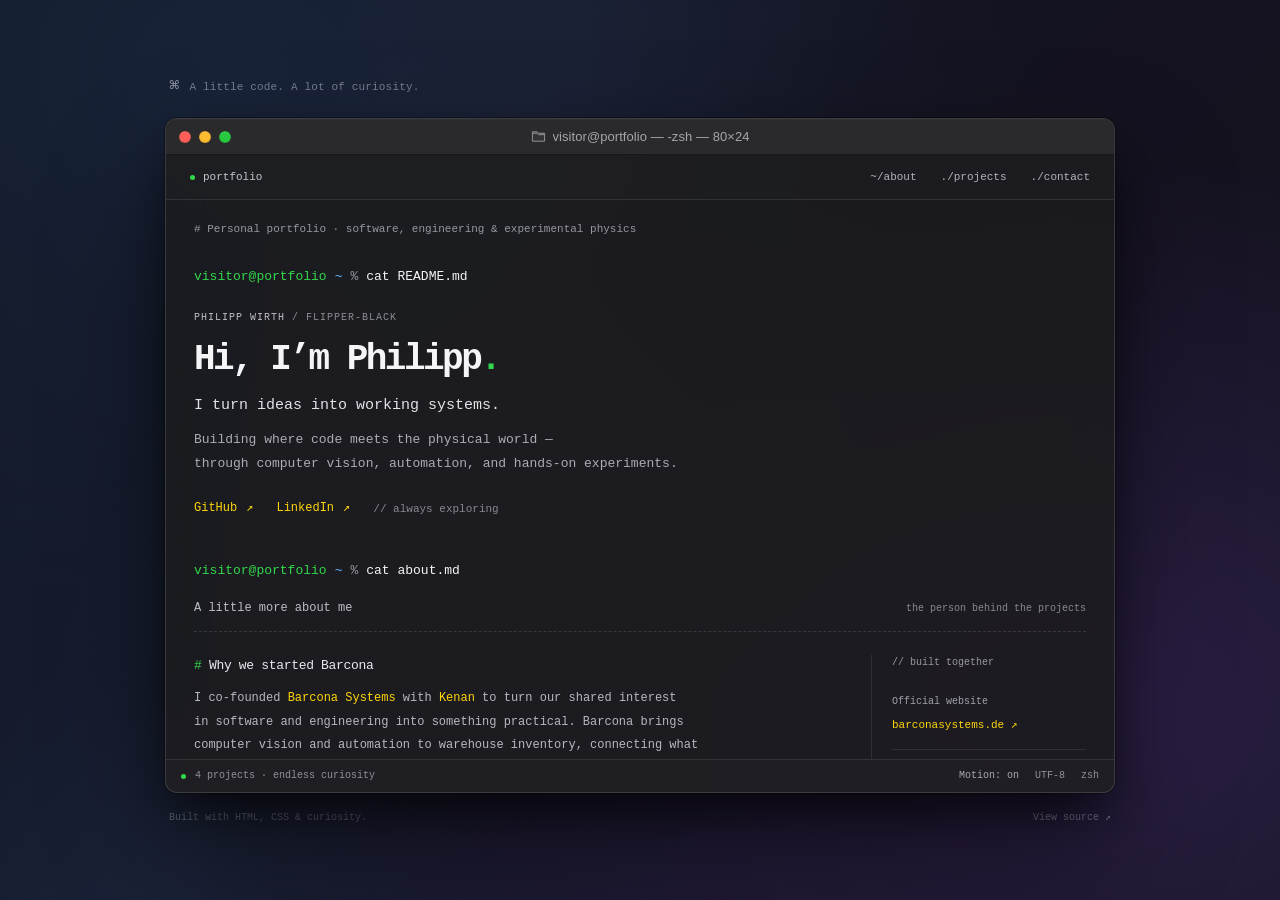
==== commit b3556b4e: "Expand About with Barcona story and co-founder links" ====
--- a/index.html
+++ b/index.html
@@ -14,7 +14,7 @@
   <meta name="color-scheme" content="dark">
   <meta name="theme-color" content="#1c1c1e">
   <link rel="icon" href="./favicon.svg" type="image/svg+xml">
-  <link rel="stylesheet" href="./styles.css?v=terminal-20261113">
+  <link rel="stylesheet" href="./styles.css?v=about-20261113">
   <script src="./interactions.js?v=terminal-20261113" defer></script>
 </head>
 <body>
@@ -38,7 +38,7 @@
       </div>
       <main class="terminal-body" id="main" tabindex="0" aria-label="Portfolio terminal">
         <p class="session-note"># Personal portfolio · software, engineering &amp; experimental physics</p>
-        <section class="intro terminal-section" id="about" aria-labelledby="intro-title">
+        <section class="intro terminal-section" id="welcome" aria-labelledby="intro-title">
           <p class="prompt"><span class="prompt-user">visitor@portfolio</span> <span class="prompt-path">~</span> <span class="prompt-symbol">%</span> <span class="command">cat README.md</span></p>
           <div class="intro-output">
             <p class="file-label">PHILIPP WIRTH <span>/ FLIPPER-BLACK</span></p>
@@ -46,6 +46,27 @@
             <p class="intro-lead">I turn ideas into working systems.</p>
             <p class="intro-description">Building where code meets the physical world —<br class="desktop-break"> through computer vision, automation, and hands-on experiments.</p>
             <div class="intro-links"><a href="https://github.com/Flipper-Black" rel="external noreferrer">GitHub <span aria-hidden="true">↗</span></a><a href="https://www.linkedin.com/in/philipp-wirth-398b2a384/" rel="external noreferrer">LinkedIn <span aria-hidden="true">↗</span></a><span class="link-comment">// always exploring</span></div>
+          </div>
+        </section>
+        <section class="terminal-section about-section" id="about" aria-labelledby="about-title">
+          <p class="prompt"><span class="prompt-user">visitor@portfolio</span> <span class="prompt-path">~</span> <span class="prompt-symbol">%</span> <span class="command">cat about.md</span></p>
+          <div class="section-heading"><h2 id="about-title">A little more about me</h2><span>the person behind the projects</span></div>
+          <div class="about-layout">
+            <div class="about-story">
+              <div class="about-chapter"><h3><span aria-hidden="true"># </span>Why we started Barcona</h3>
+                <p>I co-founded <a href="https://barconasystems.de/" rel="external noreferrer">Barcona Systems</a> with <a href="https://thegreatwave21.github.io/" rel="external noreferrer">Kenan</a> to turn our shared interest in software and engineering into something practical. Barcona brings computer vision and automation to warehouse inventory, connecting what a camera sees with information people can use.</p>
+              </div>
+              <div class="about-chapter"><h3><span aria-hidden="true"># </span>What I enjoy about it</h3>
+                <p>I like working where code has a visible effect in the real world. With Barcona, that means bringing software, cameras, and engineering together, testing ideas, and improving them until the pieces work as a system.</p>
+                <p>Building it with Kenan makes that process even more interesting: sharing ideas, solving problems together, and learning as we go. That mix of curiosity, collaboration, and hands-on work is what draws me to projects like this.</p>
+              </div>
+            </div>
+            <aside class="about-links" aria-label="Barcona and co-founder links">
+              <p class="about-note">// built together</p>
+              <a class="about-resource" href="https://barconasystems.de/" rel="external noreferrer"><span class="resource-label">Official website</span><span>barconasystems.de <span aria-hidden="true">↗</span></span></a>
+              <a class="about-resource" href="https://thegreatwave21.github.io/" rel="external noreferrer"><span class="resource-label">Co-founder · Kenan</span><span>TheGreatWave21 <span aria-hidden="true">↗</span></span></a>
+              <p class="about-footnote">Software + engineering.<br>From an idea to a working system.</p>
+            </aside>
           </div>
         </section>
         <section class="terminal-section projects-section" id="projects" aria-labelledby="projects-title">
--- a/styles.css
+++ b/styles.css
@@ -26,3 +26,19 @@
 @media(max-height:600px) and (min-width:761px){.desktop{padding:15px 0;gap:10px}.desktop-label{display:none}.window{height:calc(100svh - 60px);min-height:0}}
 @media(prefers-reduced-motion:reduce){*,*::before,*::after{animation:none!important;transition:none!important;scroll-behavior:auto!important}.cursor{opacity:1}}
 @media(forced-colors:active){.wallpaper{display:none}.window{background:Canvas;border-color:CanvasText}.traffic-light{border-color:ButtonText}.status-dot,.cursor{background:CanvasText}.info-output{border-color:CanvasText}}
+
+/* Expanded About output keeps personal context visible without a disclosure. */
+.about-section{margin-top:36px}
+.about-layout{display:grid;grid-template-columns:minmax(0,1fr) 215px;gap:30px;padding:23px 0 8px}
+.about-chapter+.about-chapter{margin-top:23px}
+.about-chapter h3{font-size:13px;color:#e8e8ee;line-height:1.7}
+.about-chapter h3>span{color:var(--green)}
+.about-chapter p{margin-top:10px;color:#b8b8c2;font-size:12px;line-height:1.95;max-width:70ch}
+.about-links{align-self:start;border-left:1px solid var(--line);padding-left:20px;min-width:0}
+.about-note{font-size:10px;color:#98989f;margin-bottom:9px}
+.about-resource{display:block;padding:13px 0;border-bottom:1px solid var(--line);font-size:11px;overflow-wrap:anywhere}
+.resource-label{display:block;margin-bottom:6px;font-size:10px;color:#a1a1ab}
+.about-resource>span:last-child{display:block;line-height:1.8}
+.about-footnote{margin-top:18px;color:#92929e;font-size:10px;line-height:1.9}
+@media(max-width:760px){.about-layout{grid-template-columns:1fr;gap:23px;padding-top:19px}.about-links{display:grid;grid-template-columns:1fr 1fr;gap:0 20px;border-left:0;border-top:1px dashed #ffffff20;padding:15px 0 0}.about-note,.about-footnote{grid-column:1/-1}.about-note{margin-bottom:0}.about-footnote{margin-top:13px}}
+@media(max-width:420px){.about-section>.section-heading{align-items:start}.about-section>.section-heading>span{max-width:110px;text-align:right;font-size:9px}.about-chapter h3{font-size:12px}.about-chapter p{font-size:11px}.about-links{grid-template-columns:1fr}.about-resource{font-size:11px}.about-layout{gap:20px}}
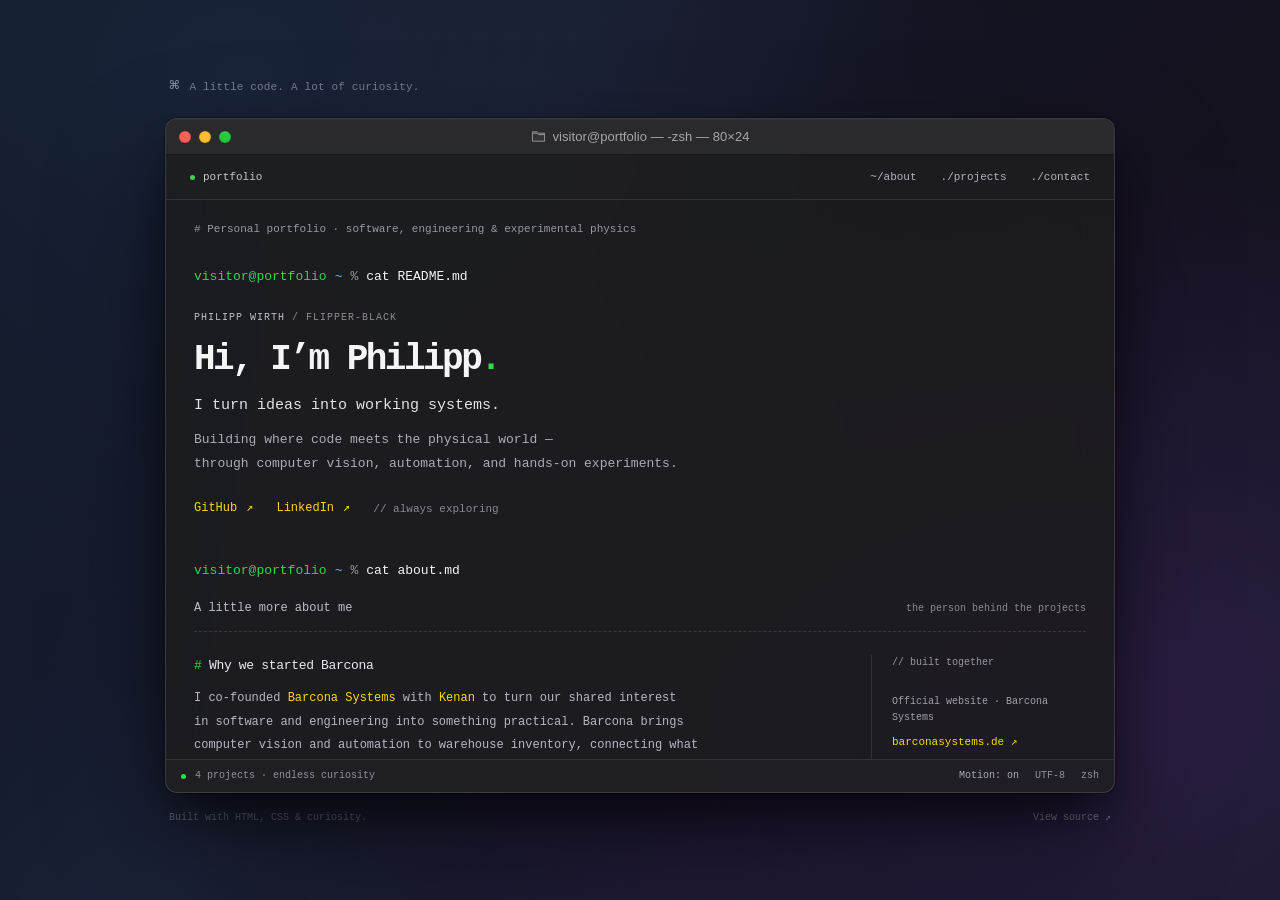
==== commit 8edb931d: "Add secondary Barcona project website" ====
--- a/index.html
+++ b/index.html
@@ -63,7 +63,8 @@
             </div>
             <aside class="about-links" aria-label="Barcona and co-founder links">
               <p class="about-note">// built together</p>
-              <a class="about-resource" href="https://barconasystems.de/" rel="external noreferrer"><span class="resource-label">Official website</span><span>barconasystems.de <span aria-hidden="true">↗</span></span></a>
+              <a class="about-resource" href="https://barconasystems.de/" rel="external noreferrer"><span class="resource-label">Official website · Barcona Systems</span><span>barconasystems.de <span aria-hidden="true">↗</span></span></a>
+              <a class="about-resource" href="https://thegreatwave21.github.io/barcona-systems/" rel="external noreferrer"><span class="resource-label">Project page · Kenan</span><span>thegreatwave21.github.io/barcona-systems <span aria-hidden="true">↗</span></span></a>
               <a class="about-resource" href="https://thegreatwave21.github.io/" rel="external noreferrer"><span class="resource-label">Co-founder · Kenan</span><span>TheGreatWave21 <span aria-hidden="true">↗</span></span></a>
               <p class="about-footnote">Software + engineering.<br>From an idea to a working system.</p>
             </aside>
